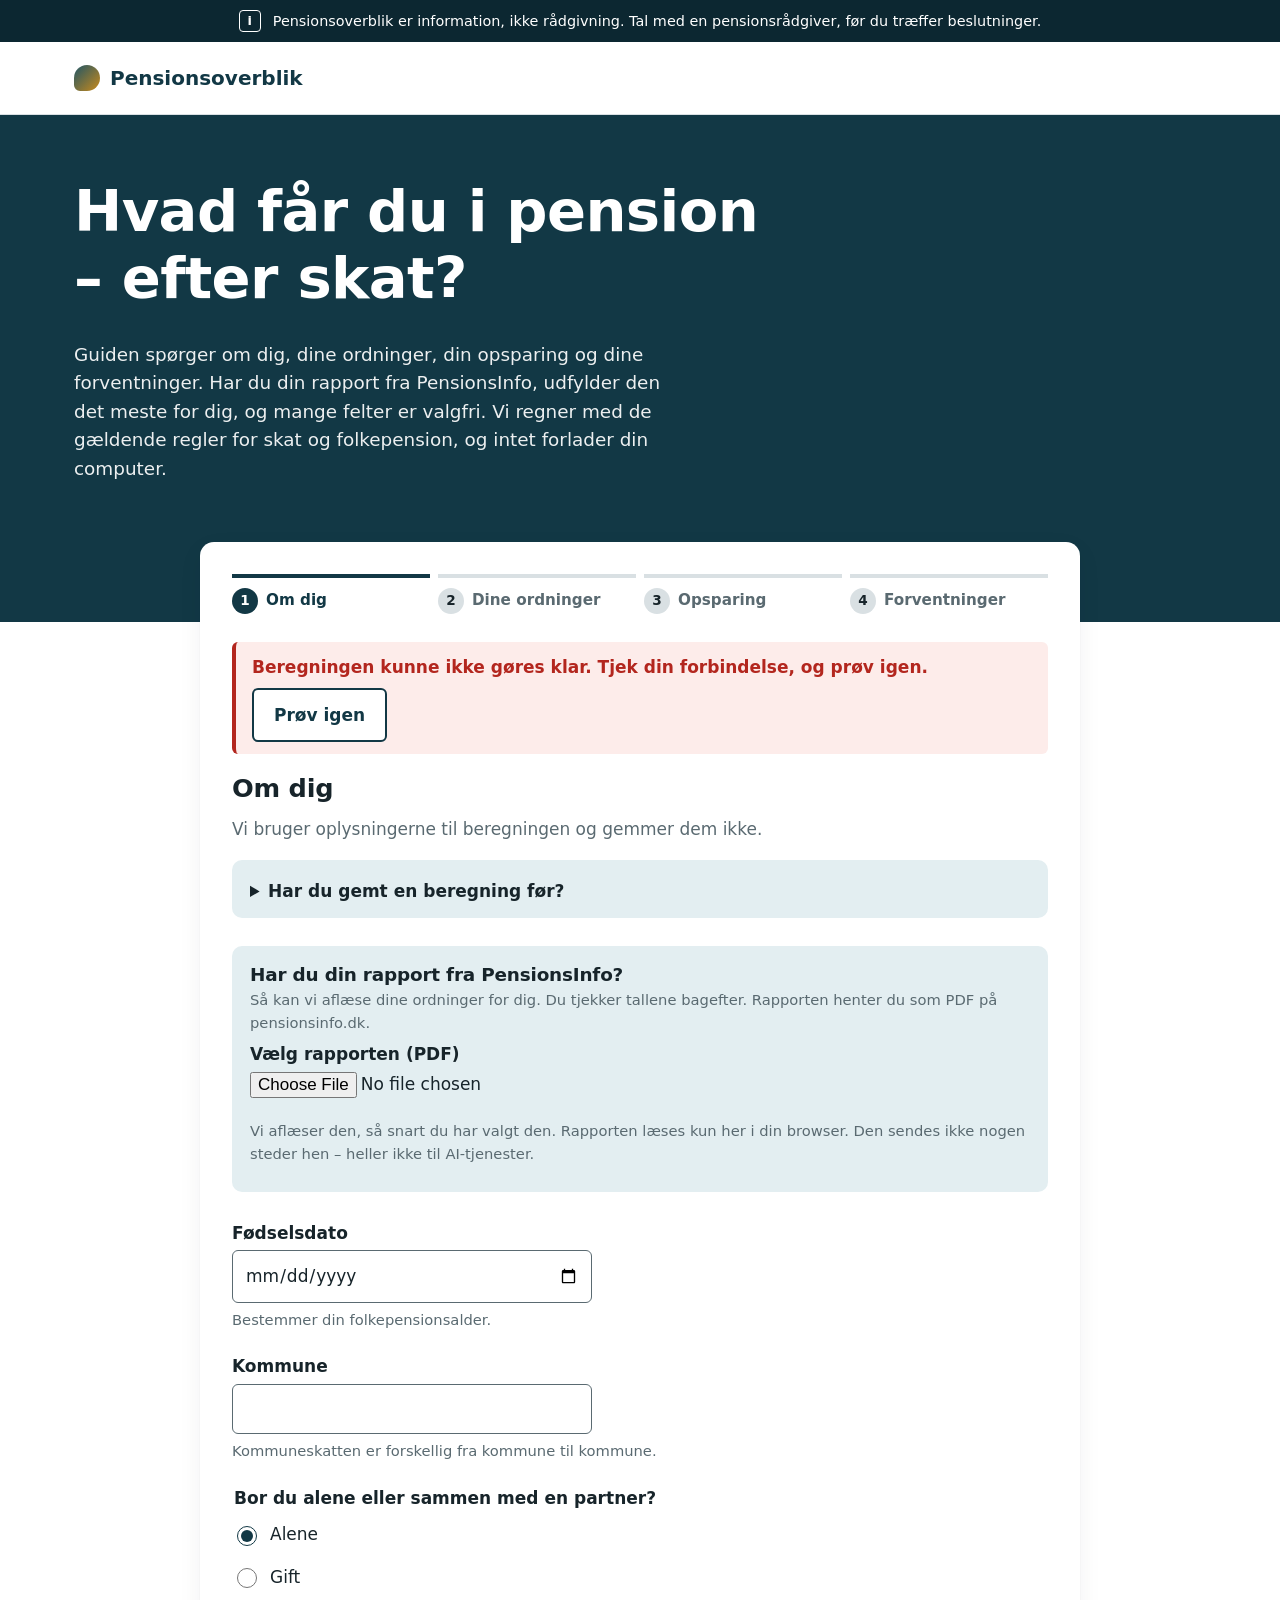
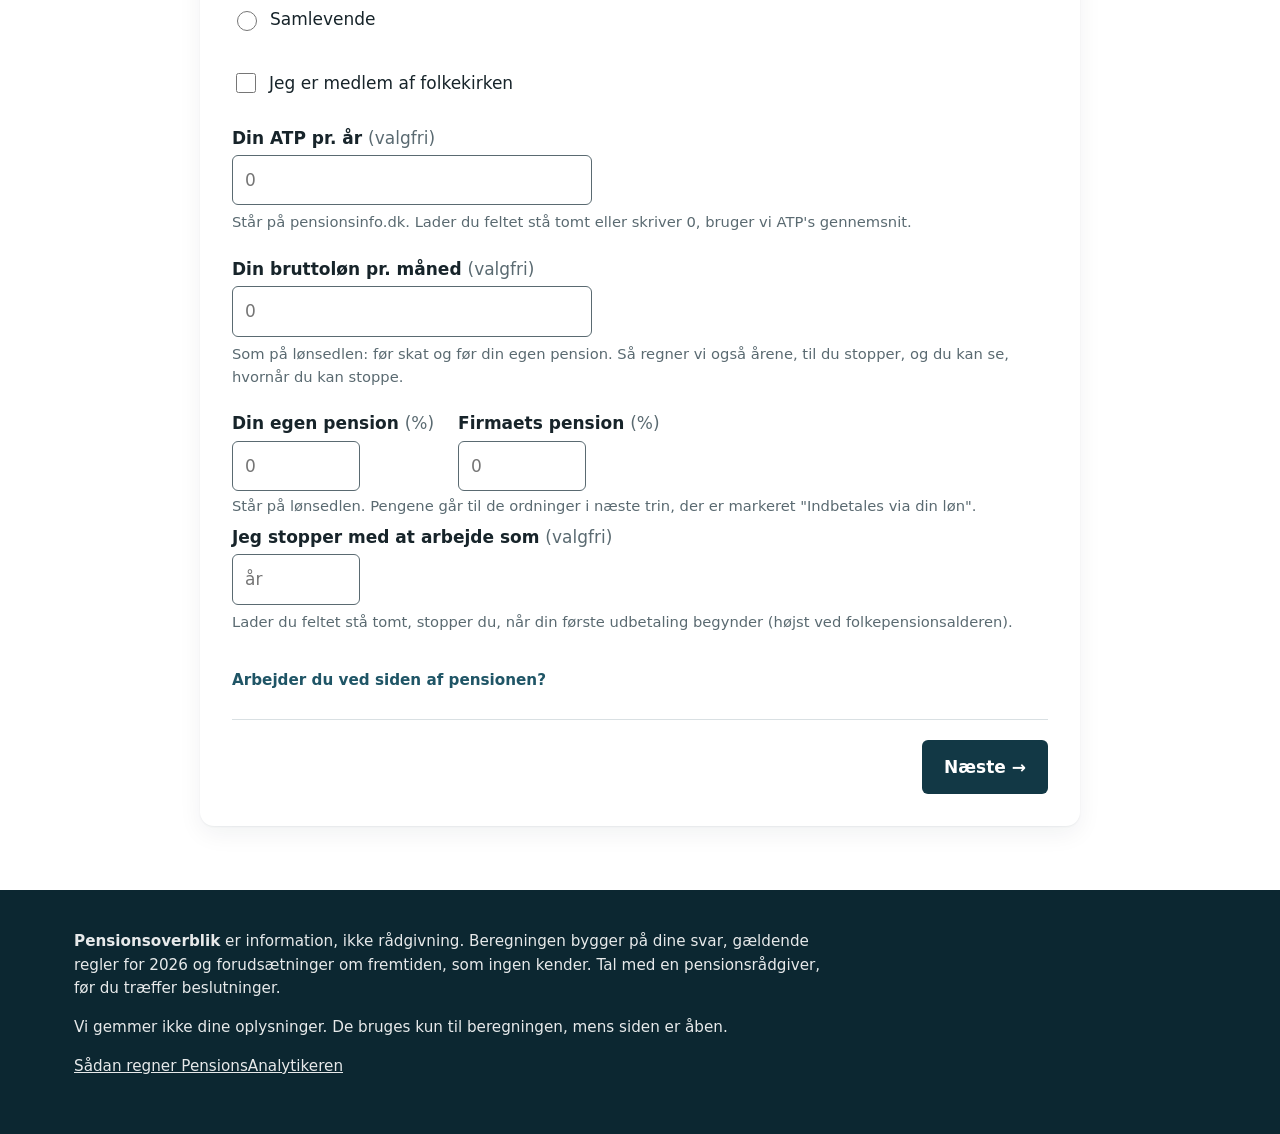
==== src/pensionsoverblik/static/index.html @ da5eae92 "Samlet tab: only what makes sense summed; unique id for the assumptions heading - On the Samlet tab," ====
<!doctype html>
<html lang="da">
<head>
  <meta charset="utf-8">
  <meta name="viewport" content="width=device-width, initial-scale=1">
  <title>Pensionsoverblik</title>
  <meta name="description" content="Se hvad du kan forvente at få udbetalt i pension efter skat.">
  <link rel="icon" href="data:image/svg+xml,%3Csvg xmlns='http://www.w3.org/2000/svg' viewBox='0 0 32 32'%3E%3Crect width='32' height='32' rx='10' fill='%23123845'/%3E%3Ccircle cx='16' cy='16' r='7' fill='%23f0c46a'/%3E%3C/svg%3E">
  <link rel="stylesheet" href="app.css">
  <script src="chart.umd.min.js" defer></script>
  <script src="app.js" defer></script>
</head>
<body>
  <a class="spring-over" href="#indhold">Gå til indhold</a>

  <div class="infobjaelke" role="note">
    <span class="ikon" aria-hidden="true">i</span>
    <p>Pensionsoverblik er information, ikke rådgivning. Tal med en pensionsrådgiver, før du træffer beslutninger.</p>
  </div>

  <header class="topbjaelke">
    <div class="ramme topbjaelke__indhold">
      <a class="logo" href="./" aria-label="Pensionsoverblik – forside">
        <span class="logo__maerke" aria-hidden="true"></span>Pensionsoverblik
      </a>
      <nav aria-label="Hovedmenu" id="menu" hidden>
        <ul class="menu">
          <li><a href="#saadan">Sådan regner vi</a></li>
        </ul>
      </nav>
      <button type="button" class="knap knap--primaer" id="ny-beregning" hidden>Ny beregning</button>
    </div>
  </header>

  <main id="indhold">
    <!-- ── Guide ───────────────────────────────────────────────────────── -->
    <section id="guide" class="guide" aria-labelledby="guide-titel">
      <div class="guide__hero">
        <div class="ramme">
          <h1 id="guide-titel">Hvad får du i pension<br>– efter skat?</h1>
          <p class="guide__intro">Guiden spørger om dig, dine ordninger, din opsparing og dine forventninger. Har du din rapport fra PensionsInfo, udfylder den det meste for dig, og mange felter er valgfri. Vi regner med de gældende regler for skat og folkepension, og intet forlader din computer.</p>
        </div>
      </div>

      <div class="ramme">
        <form id="guide-form" class="guide__kort" novalidate>
          <ol class="fremdrift" aria-label="Fremdrift">
            <li data-trin="1" aria-current="step"><span>1</span> Om dig</li>
            <li data-trin="2"><span>2</span> Dine ordninger</li>
            <li data-trin="3" hidden><span>3</span> Din partners ordninger</li>
            <li data-trin="4"><span>3</span> Opsparing</li>
            <li data-trin="5"><span>4</span> Forventninger</li>
          </ol>

          <div class="motor" id="motor" role="status" aria-live="polite">
            <p id="motor-tekst">Gør beregningen klar …</p>
            <progress id="motor-fremdrift" max="1" value="0" aria-label="Beregningen gøres klar"></progress>
            <button type="button" class="knap knap--sekundaer" id="motor-igen" hidden>Prøv igen</button>
          </div>

          <div class="fejlboks" id="fejlboks" role="alert" hidden></div>

          <!-- Trin 1 -->
          <fieldset class="trin" data-trin="1">
            <legend><h2 tabindex="-1">Om dig</h2></legend>
            <p class="hjaelp">Vi bruger oplysningerne til beregningen og gemmer dem ikke.</p>

            <details class="upload gemt" id="aabn-gemt">
              <summary>Har du gemt en beregning før?</summary>
              <p class="felt__hjaelp">Vælg filen og skriv adgangskoden. Filen åbnes kun her i din browser.</p>
              <div class="felt" data-felt="gemt">
                <label for="gemt-fil">Din gemte fil</label>
                <input type="file" id="gemt-fil" accept=".json,application/json">
              </div>
              <div class="felt">
                <label for="gemt-kode">Adgangskode</label>
                <input type="password" id="gemt-kode" autocomplete="current-password">
              </div>
              <button type="button" class="knap knap--sekundaer" id="gemt-aabn">Åbn</button>
              <div id="gemt-status" role="status" aria-live="polite"></div>
            </details>

            <section class="upload" id="upload" aria-labelledby="upload-titel">
              <h3 id="upload-titel">Har du din rapport fra PensionsInfo?</h3>
              <p class="felt__hjaelp">Så kan vi aflæse dine ordninger for dig. Du tjekker tallene bagefter. Rapporten henter du som PDF på pensionsinfo.dk.</p>
              <div class="felt" data-felt="pdf">
                <label for="pdf-fil">Vælg rapporten (PDF)</label>
                <input type="file" id="pdf-fil" accept="application/pdf,.pdf">
              </div>
              <p class="felt__hjaelp">Vi aflæser den, så snart du har valgt den. Rapporten læses kun her i din browser. Den sendes ikke nogen steder hen – heller ikke til AI-tjenester.</p>
              <div id="pdf-status" class="upload__status" role="status" aria-live="polite"></div>
            </section>

            <div class="felt" data-felt="foedselsdato person.foedselsdato">
              <label for="foedselsdato">Fødselsdato</label>
              <input type="date" id="foedselsdato" name="foedselsdato" required aria-describedby="foedselsdato-hjaelp" min="1955-07-01">
              <p class="felt__hjaelp" id="foedselsdato-hjaelp">Bestemmer din folkepensionsalder.</p>
            </div>

            <div class="felt" data-felt="kommune person.kommune">
              <label for="kommune">Kommune</label>
              <input id="kommune" name="kommune" list="kommuneliste" autocomplete="off" required aria-describedby="kommune-hjaelp">
              <p class="felt__hjaelp" id="kommune-hjaelp">Kommuneskatten er forskellig fra kommune til kommune.</p>
              <datalist id="kommuneliste"></datalist>
            </div>

            <div class="felt felt--valg" data-felt="civilstand person.civilstand partner">
              <fieldset>
                <legend>Bor du alene eller sammen med en partner?</legend>
                <label class="valg"><input type="radio" name="civilstand" value="enlig" checked> Alene</label>
                <label class="valg"><input type="radio" name="civilstand" value="gift"> Gift</label>
                <label class="valg"><input type="radio" name="civilstand" value="samlevende"> Samlevende</label>
              </fieldset>
            </div>

            <div class="partner" id="partner-felter" hidden>
              <div class="felt felt--valg" data-felt="partnerdata">
                <fieldset>
                  <legend>Hvor meget vil du fortælle om din partners pension?</legend>
                  <label class="valg"><input type="radio" name="partnerdata" value="overslag" checked> Et overslag</label>
                  <label class="valg"><input type="radio" name="partnerdata" value="fuld"> Hele din partners pension</label>
                </fieldset>
                <p class="felt__hjaelp">Med hele din partners pension får I hver jeres beregning og en samlet oversigt. Du kan indlæse din partners egen PensionsInfo-rapport i næste trin.</p>
              </div>
              <div id="partner-overslag">
                <div class="felt" data-felt="partner.foedselsdato">
                  <label for="partner-foedselsdato">Din partners fødselsdato</label>
                  <input type="date" id="partner-foedselsdato" min="1955-07-01">
                </div>
                <div class="felt" data-felt="person.partner.oevrig_indkomst_aar">
                  <label for="partner-indkomst">Din partners pension og kapitalindkomst pr. år</label>
                  <input id="partner-indkomst" inputmode="numeric" class="beloeb" aria-describedby="partner-indkomst-hjaelp" placeholder="0">
                  <p class="felt__hjaelp" id="partner-indkomst-hjaelp">Løn tæller ikke med. Bruges til at beregne dit pensionstillæg.</p>
                </div>
              </div>
            </div>

            <div class="felt felt--afkrydsning">
              <label class="valg"><input type="checkbox" id="folkekirke"> Jeg er medlem af folkekirken</label>
            </div>

            <div class="felt" data-felt="atp_aarlig person.atp_aarlig">
              <label for="atp">Din ATP pr. år <span class="valgfri">(valgfri)</span></label>
              <input id="atp" inputmode="numeric" class="beloeb" aria-describedby="atp-hjaelp" placeholder="0">
              <p class="felt__hjaelp" id="atp-hjaelp">Står på pensionsinfo.dk. Lader du feltet stå tomt eller skriver 0, bruger vi ATP's gennemsnit.</p>
            </div>

            <!-- Løn (feature 017) -->
            <div class="felt" data-felt="loen.aarlig person.loen.aarlig">
              <label for="loen-maaned">Din bruttoløn pr. måned <span class="valgfri">(valgfri)</span></label>
              <input id="loen-maaned" inputmode="numeric" class="beloeb" aria-describedby="loen-hjaelp" placeholder="0">
              <p class="felt__hjaelp" id="loen-hjaelp">Som på lønsedlen: før skat og før din egen pension. Så regner vi også årene, til du stopper, og du kan se, hvornår du kan stoppe.</p>
            </div>
            <!-- Lønsedlens pension (feature 017c) -->
            <div class="felt-par">
              <div class="felt" data-felt="loen.pension_eget person.loen.pension_eget">
                <label for="pension-eget">Din egen pension <span class="valgfri">(%)</span></label>
                <input id="pension-eget" inputmode="decimal" class="procent" aria-describedby="pension-hjaelp" placeholder="0">
              </div>
              <div class="felt" data-felt="loen.pension_firma person.loen.pension_firma">
                <label for="pension-firma">Firmaets pension <span class="valgfri">(%)</span></label>
                <input id="pension-firma" inputmode="decimal" class="procent" aria-describedby="pension-hjaelp" placeholder="0">
              </div>
            </div>
            <p class="felt__hjaelp" id="pension-hjaelp">Står på lønsedlen. Pengene går til de ordninger i næste trin, der er markeret "Indbetales via din løn".<span id="pension-rapport" hidden></span></p>
            <div class="felt" data-felt="loen.stop_alder">
              <label for="stop-alder">Jeg stopper med at arbejde som <span class="valgfri">(valgfri)</span></label>
              <input id="stop-alder" inputmode="numeric" class="alder" aria-describedby="stop-alder-hjaelp" placeholder="år">
              <p class="felt__hjaelp" id="stop-alder-hjaelp">Lader du feltet stå tomt, stopper du, når din første udbetaling begynder (højst ved folkepensionsalderen).</p>
            </div>
            <details class="tabel-alternativ" id="deltid">
              <summary>Arbejder du ved siden af pensionen?</summary>
              <div class="felt" data-felt="loen.deltid_aarlig">
                <label for="deltid-loen">Løn om året, efter du er stoppet</label>
                <input id="deltid-loen" inputmode="numeric" class="beloeb" placeholder="0">
              </div>
              <div class="felt" data-felt="loen.deltid_til_alder">
                <label for="deltid-til">Til jeg er</label>
                <input id="deltid-til" inputmode="numeric" class="alder" aria-describedby="deltid-til-hjaelp" placeholder="år">
                <p class="felt__hjaelp" id="deltid-til-hjaelp">Din egen løn nedsætter ikke dit pensionstillæg. Over 122.004 kr. om året kan den nedsætte ældrechecken.</p>
              </div>
            </details>
          </fieldset>

          <!-- Trin 2 -->
          <fieldset class="trin" data-trin="2" hidden>
            <legend><h2 tabindex="-1">Dine ordninger</h2></legend>
            <p class="hjaelp">Tilføj dine pensionsordninger. Du finder tallene på pensionsinfo.dk. Har du kun folkepension og ATP, kan du springe trinnet over.</p>
            <div id="ordninger" class="ordninger"></div>
            <div class="tilfoej">
              <label for="ny-type">Tilføj ordning</label>
              <div class="tilfoej__raekke">
                <select id="ny-type">
                  <option value="ratepension">Ratepension</option>
                  <option value="livsvarig">Livsvarig pension (livrente)</option>
                  <option value="aldersopsparing">Aldersopsparing</option>
                  <option value="kapitalpension">Kapitalpension</option>
                </select>
                <button type="button" class="knap knap--sekundaer" id="tilfoej-ordning">+ Tilføj</button>
              </div>
            </div>
          </fieldset>

          <!-- Trin 3: din partners ordninger (feature 012) -->
          <fieldset class="trin" data-trin="3" hidden>
            <legend><h2 tabindex="-1">Din partners ordninger</h2></legend>
            <p class="hjaelp">Din partners egne pensionsordninger. I får hver jeres beregning, og jeres pensionstillæg og ældrecheck regnes sammen, som loven siger.</p>
            <section class="upload" aria-labelledby="p-upload-titel">
              <h3 id="p-upload-titel">Har din partner sin rapport fra PensionsInfo?</h3>
              <div class="felt" data-felt="p-pdf">
                <label for="p-pdf-fil">Vælg din partners rapport (PDF)</label>
                <input type="file" id="p-pdf-fil" accept="application/pdf,.pdf">
              </div>
              <p class="felt__hjaelp">Vi aflæser den, så snart du har valgt den. Rapporten læses kun her i din browser. Den sendes ikke nogen steder hen.</p>
              <div id="p-pdf-status" class="upload__status" role="status" aria-live="polite"></div>
            </section>
            <div class="felt" data-felt="p.foedselsdato">
              <label for="p-foedselsdato">Din partners fødselsdato</label>
              <input type="date" id="p-foedselsdato" min="1955-07-01" aria-describedby="p-foedselsdato-hjaelp">
              <p class="felt__hjaelp" id="p-foedselsdato-hjaelp">Udfyldes, når du indlæser din partners rapport.</p>
            </div>
            <div id="p-ordninger" class="ordninger"></div>
            <div class="tilfoej">
              <label for="p-ny-type">Tilføj ordning til din partner</label>
              <div class="tilfoej__raekke">
                <select id="p-ny-type">
                  <option value="ratepension">Ratepension</option>
                  <option value="livsvarig">Livsvarig pension (livrente)</option>
                  <option value="aldersopsparing">Aldersopsparing</option>
                  <option value="kapitalpension">Kapitalpension</option>
                </select>
                <button type="button" class="knap knap--sekundaer" id="p-tilfoej-ordning">+ Tilføj</button>
              </div>
            </div>
            <div class="felt" data-felt="person.partner.profil.atp_aarlig">
              <label for="p-atp">Din partners ATP pr. år <span class="valgfri">(valgfri)</span></label>
              <input id="p-atp" inputmode="numeric" class="beloeb" aria-describedby="p-atp-hjaelp" placeholder="0">
              <p class="felt__hjaelp" id="p-atp-hjaelp">Lader du feltet stå tomt eller skriver 0, bruger vi ATP's gennemsnit.</p>
            </div>
            <div class="felt felt--afkrydsning">
              <label class="valg"><input type="checkbox" id="p-folkekirke"> Min partner er medlem af folkekirken</label>
            </div>
            <div class="felt" data-felt="person.partner.profil.loen.aarlig">
              <label for="p-loen-maaned">Din partners bruttoløn pr. måned <span class="valgfri">(valgfri)</span></label>
              <input id="p-loen-maaned" inputmode="numeric" class="beloeb" placeholder="0">
            </div>
            <div class="felt-par">
              <div class="felt" data-felt="person.partner.profil.loen.pension_eget">
                <label for="p-pension-eget">Din partners egen pension <span class="valgfri">(%)</span></label>
                <input id="p-pension-eget" inputmode="decimal" class="procent" aria-describedby="p-pension-hjaelp" placeholder="0">
              </div>
              <div class="felt" data-felt="person.partner.profil.loen.pension_firma">
                <label for="p-pension-firma">Firmaets pension <span class="valgfri">(%)</span></label>
                <input id="p-pension-firma" inputmode="decimal" class="procent" aria-describedby="p-pension-hjaelp" placeholder="0">
              </div>
            </div>
            <p class="felt__hjaelp" id="p-pension-hjaelp">Står på lønsedlen.<span id="p-pension-rapport" hidden></span></p>
            <div class="felt">
              <label for="p-stop-alder">Din partner stopper med at arbejde som <span class="valgfri">(valgfri)</span></label>
              <input id="p-stop-alder" inputmode="numeric" class="alder" placeholder="år">
            </div>
          </fieldset>

          <!-- Trin 4: opsparing uden for pension (feature 013) -->
          <fieldset class="trin" data-trin="4" hidden>
            <legend><h2 tabindex="-1">Din opsparing uden for pension</h2></legend>
            <p class="hjaelp">Penge i banken, aktier og lignende. Opsparingen påvirker din skat, dit pensionstillæg og din ældrecheck, så den kan ændre beløbet. Har du ingen, kan du springe trinnet over. Vi bruger først banken, så depotet og til sidst aktiesparekontoen.</p>
            <div class="felt" data-felt="opsparing[bank].saldo">
              <label for="bank">Penge i banken og obligationer <span class="valgfri">(valgfri)</span></label>
              <input id="bank" inputmode="numeric" class="beloeb" aria-describedby="bank-hjaelp" placeholder="0">
              <p class="felt__hjaelp" id="bank-hjaelp">Beløbet i dag, også investeringsforeninger med obligationer. Afkastet beskattes som renter.</p>
            </div>
            <div class="felt felt--afkrydsning">
              <label class="valg"><input type="checkbox" id="bank-i-plan" checked aria-describedby="bank-i-plan-hjaelp"> Brug pengene i min faste udbetaling</label>
              <p class="felt__hjaelp" id="bank-i-plan-hjaelp">Ellers står de urørt og vokser med afkastet. Det gælder også for felterne nedenfor.</p>
            </div>
            <div class="felt" data-felt="opsparing[depot].saldo">
              <label for="depot">Aktier og investeringsforeninger i et frit depot <span class="valgfri">(valgfri)</span></label>
              <input id="depot" inputmode="numeric" class="beloeb" aria-describedby="depot-hjaelp" placeholder="0">
              <p class="felt__hjaelp" id="depot-hjaelp">Værdien i dag. Gevinsten beskattes, når du sælger.</p>
            </div>
            <div class="felt" data-felt="opsparing[depot].urealiseret_gevinst">
              <label for="depot-gevinst">Heraf gevinst, du ikke har solgt <span class="valgfri">(valgfri)</span></label>
              <input id="depot-gevinst" inputmode="numeric" class="beloeb" aria-describedby="depot-gevinst-hjaelp" placeholder="Halvdelen">
              <p class="felt__hjaelp" id="depot-gevinst-hjaelp">Står i din bank. Skriver du intet, regner vi med halvdelen af værdien.</p>
            </div>
            <div class="felt felt--afkrydsning">
              <label class="valg"><input type="checkbox" id="depot-i-plan" checked> Brug depotet i min faste udbetaling</label>
            </div>
            <div class="felt" data-felt="opsparing[ask].saldo">
              <label for="ask">Aktiesparekonto <span class="valgfri">(valgfri)</span></label>
              <input id="ask" inputmode="numeric" class="beloeb" aria-describedby="ask-hjaelp" placeholder="0">
              <p class="felt__hjaelp" id="ask-hjaelp">Værdien i dag. Afkastet beskattes hvert år og påvirker ikke dit pensionstillæg.</p>
            </div>
            <div class="felt" data-felt="opsparing[ask].aarligt_indskud">
              <label for="ask-indskud">Indskud på aktiesparekontoen om året, mens du arbejder <span class="valgfri">(valgfri)</span></label>
              <input id="ask-indskud" inputmode="numeric" class="beloeb" aria-describedby="ask-indskud-hjaelp" placeholder="0">
              <p class="felt__hjaelp" id="ask-indskud-hjaelp">Kræver, at du har skrevet din løn. Over loftet regner vi resten som indskud i frit depot.</p>
            </div>
            <div class="felt felt--afkrydsning">
              <label class="valg"><input type="checkbox" id="ask-i-plan" checked> Brug aktiesparekontoen i min faste udbetaling</label>
            </div>
            <div id="p-opsparing-felter" hidden>
              <div class="felt" data-felt="opsparing[p-bank].saldo">
                <label for="p-bank">Din partners penge i banken og obligationer <span class="valgfri">(valgfri)</span></label>
                <input id="p-bank" inputmode="numeric" class="beloeb" aria-describedby="p-bank-hjaelp" placeholder="0">
                <p class="felt__hjaelp" id="p-bank-hjaelp">Kun din partners egen. En fælles konto kan I dele mellem jer.</p>
              </div>
              <div class="felt felt--afkrydsning">
                <label class="valg"><input type="checkbox" id="p-bank-i-plan" checked> Brug den i min partners faste udbetaling</label>
              </div>
              <div class="felt" data-felt="opsparing[p-depot].saldo">
                <label for="p-depot">Din partners frie depot <span class="valgfri">(valgfri)</span></label>
                <input id="p-depot" inputmode="numeric" class="beloeb" placeholder="0">
              </div>
              <div class="felt" data-felt="opsparing[p-depot].urealiseret_gevinst">
                <label for="p-depot-gevinst">Heraf gevinst, din partner ikke har solgt <span class="valgfri">(valgfri)</span></label>
                <input id="p-depot-gevinst" inputmode="numeric" class="beloeb" placeholder="Halvdelen">
              </div>
              <div class="felt felt--afkrydsning">
                <label class="valg"><input type="checkbox" id="p-depot-i-plan" checked> Brug depotet i min partners faste udbetaling</label>
              </div>
              <div class="felt" data-felt="opsparing[p-ask].saldo">
                <label for="p-ask">Din partners aktiesparekonto <span class="valgfri">(valgfri)</span></label>
                <input id="p-ask" inputmode="numeric" class="beloeb" placeholder="0">
              </div>
              <div class="felt felt--afkrydsning">
                <label class="valg"><input type="checkbox" id="p-ask-i-plan" checked> Brug aktiesparekontoen i min partners faste udbetaling</label>
              </div>
            </div>
            <div class="felt" id="partner-formue-felt" data-felt="likvid_formue person.likvid_formue" hidden>
              <label for="partner-formue">Din partners opsparing <span class="valgfri">(valgfri)</span></label>
              <input id="partner-formue" inputmode="numeric" class="beloeb" aria-describedby="partner-formue-hjaelp" placeholder="0">
              <p class="felt__hjaelp" id="partner-formue-hjaelp">Tæller med i jeres fælles formuegrænse for ældrechecken.</p>
            </div>
          </fieldset>

          <!-- Trin 5 -->
          <fieldset class="trin" data-trin="5" hidden>
            <legend><h2 tabindex="-1">Dine forventninger</h2></legend>
            <p class="hjaelp">Ingen kender fremtiden. Vi har foreslået almindelige værdier. Du kan ændre dem nu eller senere.</p>
            <p class="felt__hjaelp" id="grundlag-hjaelp">Du behøver ikke udfylde noget her. Så regner vi som pensionsselskaberne: med Rådet for Afkastforventningers forudsætninger for afkast og inflation, som dit pensionsselskab også bruger. Så kan du sammenligne med deres tal, og du får tre tal: ved højt, forventet og lavt afkast.</p>
            <div class="felt felt--afkrydsning">
              <label class="valg"><input type="checkbox" id="egne-valg" aria-controls="egne-forventninger" aria-describedby="egne-valg-hjaelp"> Jeg vil bruge mine egne forventninger</label>
              <p class="felt__hjaelp" id="egne-valg-hjaelp">Så regner vi med dem fra start. Ved beløbet kan du altid skifte til pensionsselskabernes.</p>
            </div>
            <div id="egne-forventninger" role="group" aria-labelledby="egne-titel" hidden>
            <h3 id="egne-titel">Dine egne forventninger</h3>
            <div class="felt" data-felt="antagelser.afkast_efter_pal">
              <label for="afkast">Forventet afkast pr. år efter skat på pensionen</label>
              <div class="skyder"><input type="range" id="afkast" min="0" max="8" step="0.5" value="4"><output for="afkast" id="afkast-v">4 %</output></div>
            </div>
            <div class="felt" data-felt="antagelser.inflation">
              <label for="inflation">Forventet prisstigning (inflation) pr. år</label>
              <div class="skyder"><input type="range" id="inflation" min="0" max="5" step="0.5" value="2"><output for="inflation" id="inflation-v">2 %</output></div>
            </div>
            </div>
            <div class="felt" data-felt="antagelser.folkepension_opsaettelse_aar">
              <label for="opsaettelse">Udskyd folkepensionen</label>
              <div class="skyder"><input type="range" id="opsaettelse" min="0" max="10" step="1" value="0" aria-describedby="opsaettelse-hjaelp"><output for="opsaettelse" id="opsaettelse-v">Nej</output></div>
              <p class="felt__hjaelp" id="opsaettelse-hjaelp">Udskyder du den, bliver den større. Det kræver, at du arbejder mindst 750 timer om året imens.</p>
            </div>
            <div class="felt" data-felt="person.partner.profil.folkepension_opsaettelse_aar" id="p-opsaettelse-felt" hidden>
              <label for="p-opsaettelse">Udskyd din partners folkepension</label>
              <div class="skyder"><input type="range" id="p-opsaettelse" min="0" max="10" step="1" value="0"><output for="p-opsaettelse" id="p-opsaettelse-v">Nej</output></div>
            </div>
          </fieldset>

          <div class="guide__knapper">
            <button type="button" class="knap knap--tekst" id="tilbage" hidden>← Tilbage</button>
            <button type="submit" class="knap knap--primaer" id="naeste">Næste →</button>
          </div>
        </form>
      </div>
    </section>

    <!-- ── Resultat ────────────────────────────────────────────────────── -->
    <section id="resultat" class="resultat" hidden aria-labelledby="resultat-titel">
      <div class="person-faner" id="person-faner" hidden>
        <div class="ramme" role="tablist" aria-label="Vis tallene for">
          <button type="button" role="tab" id="fane-dig" data-hvem="dig" aria-selected="true" aria-controls="resultat">Dig</button>
          <button type="button" role="tab" id="fane-partner" data-hvem="partner" aria-selected="false" aria-controls="resultat" tabindex="-1">Partner</button>
          <button type="button" role="tab" id="fane-samlet" data-hvem="samlet" aria-selected="false" aria-controls="resultat" tabindex="-1">Samlet</button>
        </div>
        <div class="ramme"><details class="laes" data-laes="faner"><summary></summary><div class="laes__tekst"></div></details></div>
      </div>
      <div class="hero">
        <div class="hero__tekst">
          <p class="hero__lead" id="resultat-titel">Du kan forvente ca.</p>
          <p class="hero__tal" aria-live="polite"><span id="hovedtal">–</span> <span class="hero__enhed">om måneden efter skat</span></p>
          <p class="hero__grundlag" id="hovedtal-grundlag"></p>
          <p class="hero__forklaring" id="hovedtal-forklaring"></p>
          <p class="hero__loen" id="hovedtal-loen" hidden></p>
          <div class="hero__plan" id="hovedtal-plan" role="status" aria-live="polite" hidden></div>
          <p class="hero__aendring" id="hovedtal-aendring" aria-live="polite"></p>
          <p class="hero__spaend" id="hovedtal-spaend"></p>
          <details class="forklaring forklaring--lys" id="hovedtal-forklaring-boks">
            <summary>Hvordan fremkommer tallet?</summary>
            <div class="niveauvaelger" data-niveauvaelger="hovedtal"></div>
            <div class="forklaring__tekst" id="hovedtal-forklaring-tekst"></div>
          </details>
          <details class="forudsaetninger" id="hovedtal-forudsaetninger" hidden>
            <summary id="forudsaetninger-titel"></summary>
            <ul class="chips" id="hovedtal-advarsler"></ul>
          </details>
          <a class="pil-link pil-link--lys" id="link-sammensaetning" href="#sammensaetning">Se hvad beløbet består af <span aria-hidden="true">→</span></a>
        </div>
        <div class="hero__noegletal">
          <h2 class="hero__graf-titel" id="overblik-titel">Dit overblik</h2>
          <dl class="noegletal" id="noegletal"></dl>
          <a class="pil-link" id="link-graf" href="#graf-panel">Se udbetalingen over tid <span aria-hidden="true">→</span></a>
        </div>
      </div>

      <div class="ramme paneler">
        <section class="panel" id="data-panel" aria-labelledby="data-panel-knap">
          <h2 class="panel__titel">
            <button type="button" class="panel__knap" id="data-panel-knap" aria-expanded="false" aria-controls="data-panel-indhold">
              <span>Dine oplysninger</span><span class="panel__pil" aria-hidden="true">▸</span>
            </button>
          </h2>
          <div class="panel__indhold" id="data-panel-indhold" hidden>
            <p class="sektion__intro">Ret dine oplysninger og ordninger her, og tryk "Opdater beregning".</p>
            <div id="data-panel-form"></div>
            <div class="panel__handling">
              <button type="button" class="knap knap--primaer" id="opdater">Opdater beregning</button>
              <span class="panel__status" id="opdater-status" role="status"></span>
            </div>
          </div>
        </section>

        <section class="panel" id="samlet-panel" aria-labelledby="samlet-titel" hidden>
          <h2 class="panel__titel"><span class="panel__knap" id="samlet-titel">Jeres udbetaling over tid</span></h2>
          <div class="panel__indhold">
            <p class="sektion__intro">Om måneden efter skat, i dagens kroner, pr. kalenderår. Hver af jer udjævner for sig; den stiplede linje er jeres to faste beløb lagt sammen. Ret jeres ordninger under "Dig" og "Partner".</p>
            <div class="graf-ramme graf-ramme--bred"><canvas id="samlet-graf" role="img" aria-label="Søjlediagram over jeres udbetaling pr. kalenderår, fordelt på dig og din partner. Tallene findes også som tabel."></canvas></div>
            <ul class="forklaring-farver" id="samlet-forklaring"></ul>
            <p class="graf-forklaring" id="samlet-formue" hidden></p>
            <div class="tidslinje" id="samlet-tidslinje" role="list" aria-label="Jeres ordninger over tid"></div>
            <details class="tabel-alternativ">
              <summary>Vis tallene som tabel</summary>
              <div class="tabel-rul" id="samlet-tabel"></div>
            </details>
          </div>
        </section>

        <section class="panel" id="graf-panel" aria-labelledby="graf-panel-knap">
          <h2 class="panel__titel">
            <button type="button" class="panel__knap" id="graf-panel-knap" aria-expanded="true" aria-controls="graf-panel-indhold">
              <span>Udbetaling over tid</span><span class="panel__pil" aria-hidden="true">▸</span>
            </button>
          </h2>
          <div class="panel__indhold" id="graf-panel-indhold">
            <p class="sektion__intro">Om måneden efter skat, <span id="kroner-tekst">i dagens kroner</span>. Træk i bjælkerne under grafen for at flytte dine ordninger i tid – eller klik på en bjælke og justér år for år. Vi regner forfra med det samme.</p>
            <fieldset class="beloebsvalg">
              <legend>Vis beløbene</legend>
              <label class="valg"><input type="radio" name="kroner" value="dagens" checked> I dagens kroner</label>
              <label class="valg"><input type="radio" name="kroner" value="aarets"> I årets kroner</label>
            </fieldset>
            <details class="laes" data-laes="beloeb"><summary></summary><div class="laes__tekst"></div></details>
            <div class="graf-ramme graf-ramme--bred"><canvas id="graf" role="img" aria-label="Søjlediagram over din udbetaling pr. år, fordelt på kilder og det, du tager fra din buffer. Det skraverede over linjen sættes til side. Tallene findes også som tabel under diagrammet."></canvas></div>
            <div class="graf-ramme graf-ramme--buffer" id="buffergraf-ramme" hidden><canvas id="buffergraf" role="img" aria-label="Diagram over din buffer pr. år: søjler for det, der kommer ind, sættes til side og tages fra bufferen, og en linje for saldoen. Den går aldrig i minus. Tallene findes også i tabellen under diagrammet."></canvas></div>
            <!-- Farverne: første linje er den øverste graf, anden linje buffergrafen -->
            <ul class="forklaring-farver" id="farveforklaring" aria-label="Farverne i grafen over udbetalingen"></ul>
            <ul class="forklaring-farver forklaring-farver--buffer" id="farveforklaring-buffer" aria-label="Farverne i buffergrafen" hidden></ul>
            <!-- Grafens forklaring, mærker og tip samlet under "Sådan læser du grafen" (giver plads) -->
            <details class="laes" data-laes="graf"><summary></summary><div class="laes__tekst"></div>
              <p class="graf-forklaring" id="jaevn-forklaring" hidden></p>
              <ul class="markeringer" id="graf-markeringer"></ul>
              <p class="laes__tip">Klik på et år i grafen for at se, hvordan det er regnet.</p>
            </details>
            <section class="aar-forklaring" id="aar-forklaring" aria-labelledby="aar-forklaring-titel" hidden>
              <div class="aar-forklaring__top">
                <h3 id="aar-forklaring-titel" tabindex="-1"></h3>
                <button type="button" class="knap knap--tekst" id="aar-forklaring-luk">Luk</button>
              </div>
              <div class="niveauvaelger" data-niveauvaelger="aar"></div>
              <div class="forklaring__tekst" id="aar-forklaring-tekst"></div>
            </section>
            <!-- Feature 033/033b: en equalizer pr. bånd på fem år fra stopalderen, 0–150 % -->
            <section class="forbrug" id="forbrug" aria-labelledby="forbrug-titel" hidden>
              <h3 id="forbrug-titel">Din fordeling over tid</h3>
              <p class="felt__hjaelp" id="forbrug-hjaelp">Mange bruger mest i årene lige efter pensionen. Skru hver periode op eller ned fra 0 til 150 %. 100 % er det faste beløb. Bruger du mindre i én periode, bliver der mere til de andre. Vi låner aldrig af senere år. Beløbene opdateres, mens du justerer.</p>
              <div class="forbrug__baand" id="forbrug-baand" role="group" aria-labelledby="forbrug-titel" aria-describedby="forbrug-hjaelp forbrug-kroner"></div>
              <p class="felt__hjaelp" id="forbrug-kroner">Beløbene er pr. måned efter skat i dagens kroner, også når grafen viser årets kroner. Så kan du sammenligne perioderne direkte: 80 % betyder 80 % af det faste beløb. 0 % betyder ikke, at du intet får: folkepension og livrenter bliver ved med at komme. Vi lægger dem bare til side til en senere periode.</p>
              <p class="felt__hjaelp" id="forbrug-note" role="status" hidden></p>
              <button type="button" class="knap knap--tekst" id="forbrug-flad" hidden>Samme beløb hele livet</button>
            </section>
            <!-- 036: én statuslinje for planen. Tal og grafer regnes med det samme; linjen siger, om det viste
                 stadig er den bedste plan. Én knap (033b); er fordelingen ændret, søger den fra din egen plan. -->
            <div class="optimering" id="plan-status-boks">
              <p class="optimering__status" id="plan-status" role="status" aria-live="polite"></p>
              <div class="optimering__top">
                <button type="button" class="knap knap--sekundaer" id="optimer-knap">Find bedste plan</button>
                <p class="felt__hjaelp" id="optimer-hjaelp">Vi afprøver, hvornår og hvor længe dine ordninger udbetales, og finder det højeste faste beløb, du kan leve af hele perioden – efter skat og uden nye huller i din indkomst. Dine forventninger og din fordeling ændres ikke.</p>
              </div>
              <div id="plan-status-mere"></div>
            </div>
            <div class="tidslinje" id="tidslinje" role="group" aria-label="Dine ordninger over tid"></div>
            <details class="laes" data-laes="tidslinje"><summary></summary><div class="laes__tekst"></div></details>
            <details class="laes" data-laes="opsparingsgraf"><summary></summary><div class="laes__tekst"></div></details>
            <details class="tabel-alternativ">
              <summary>Vis tallene som tabel</summary>
              <div class="tabel-rul" id="graf-tabel"></div>
            </details>
            <details class="tabel-alternativ" id="formue-fold" hidden>
              <summary id="formue-titel">Din opsparing uden for pension over tid</summary>
              <p class="felt__hjaelp"><span class="kroner-stort">I dagens kroner</span> ved årets udgang. Den opsparing, der bruges i din faste udbetaling, er brugt op ved planens slutning. Urørt opsparing vokser med afkastet.</p>
              <div class="tabel-rul" id="formue-tabel"></div>
            </details>
          </div>
        </section>
      </div>

      <section class="sektion" id="sammensaetning" aria-labelledby="sammensaetning-titel">
        <div class="ramme">
          <h2 id="sammensaetning-titel">Hvad består beløbet af?</h2>
          <p class="sektion__intro">Beløbene er pr. måned efter skat i et typisk år for hver kilde, i dagens kroner.</p>
          <div class="kortgitter" id="kort"></div>
          <div id="generelle-advarsler" class="advarsler"></div>
        </div>
      </section>

      <!-- Feature 031: forsikringerne fra rapporten, som de står der -->
      <section class="sektion" id="forsikringer" aria-labelledby="forsikringer-titel" hidden>
        <div class="ramme">
          <h2 id="forsikringer-titel">Hvis du bliver syg eller dør</h2>
          <p class="sektion__intro">Fra din rapport fra PensionsInfo. Beløbene er det, der ville blive udbetalt i dag, og vi har trukket skat og afgift fra, hvor vi kan. De indgår ikke i dit faste beløb.</p>
          <div id="forsikringer-indhold" class="forsikringer"></div>
        </div>
      </section>

      <section class="sektion sektion--tonet" id="forudsaetninger" aria-labelledby="proev-titel">
        <div class="ramme">
          <h2 id="proev-titel">Prøv andre forudsætninger</h2>
          <p class="sektion__intro">Se hvor følsomt beløbet er. Hvornår dine ordninger udbetales, flytter du på tidslinjen under grafen.</p>
          <p class="hjaelp" id="r-branche" hidden>Afkast og inflation følger pensionsselskabernes fælles forventninger. Vil du prøve dine egne estimater, så skift ved beløbet øverst.</p>
          <div class="skydergitter" id="r-egne">
            <div class="felt"><label for="r-afkast">Afkast pr. år</label>
              <div class="skyder"><input type="range" id="r-afkast" min="0" max="8" step="0.5"><output for="r-afkast" id="r-afkast-v"></output></div></div>
            <div class="felt"><label for="r-inflation">Prisstigning pr. år</label>
              <div class="skyder"><input type="range" id="r-inflation" min="0" max="5" step="0.5"><output for="r-inflation" id="r-inflation-v"></output></div></div>
          </div>
          <button type="button" class="knap knap--tekst" id="nulstil">Nulstil til mine svar</button>
          <section class="stop-soeg" aria-labelledby="stop-soeg-titel">
            <h3 id="stop-soeg-titel">Hvornår kan jeg stoppe?</h3>
            <div class="felt">
              <label for="oenske">Hvor meget vil du have om måneden efter skat, i dagens kroner?</label>
              <div class="tilfoej__raekke">
                <input id="oenske" inputmode="numeric" class="beloeb" placeholder="fx 20.000">
                <button type="button" class="knap knap--sekundaer" id="stop-knap">Find tidligste alder</button>
              </div>
            </div>
            <div id="stop-svar" role="status" aria-live="polite"></div>
          </section>
          <section class="stop-soeg" aria-labelledby="naeste-krone-titel">
            <h3 id="naeste-krone-titel">Hvor skal næste krone hen?</h3>
            <div class="felt" data-felt="naeste_krone.beloeb">
              <label for="naeste-beloeb">Et ekstra beløb om året fra din løn, før skat</label>
              <div class="tilfoej__raekke">
                <input id="naeste-beloeb" inputmode="numeric" class="beloeb" value="10.000">
                <button type="button" class="knap knap--sekundaer" id="naeste-knap">Sammenlign</button>
              </div>
            </div>
            <div id="naeste-svar" role="status" aria-live="polite"></div>
          </section>
          <details class="fold" id="usikkerhed" hidden>
            <summary>Hvis afkast, inflation eller levetid bliver anderledes <span aria-hidden="true">→</span></summary>
            <p class="sektion__intro">Det faste beløb om måneden efter skat, i dagens kroner, når afkastet er 1 procentpoint lavere eller højere end dit valg, inflationen er 0,5 procentpoint højere eller lavere, eller planen skal række kortere eller længere end til 90 år. Ingen kender fremtiden, så tallene er eksempler, ikke grænser.</p>
            <div class="tabel-rul" id="usikkerhed-tabel"></div>
            <details class="laes" data-laes="usikkerhed"><summary></summary><div class="laes__tekst"></div></details>
            <p class="graf-forklaring" id="usikkerhed-efter" hidden></p>
          </details>
        </div>
      </section>

      <section class="sektion" id="saadan" aria-labelledby="saadan-titel">
        <div class="ramme">
          <h2 id="saadan-titel">Sådan har vi regnet</h2>
          <p class="sektion__intro">Alle tal kommer fra en beregningsmotor, der følger gældende regler for skat og folkepension. Satserne har en kilde, og du kan se dem her.</p>
          <details class="fold">
            <summary>Se år for år <span aria-hidden="true">→</span></summary>
            <div class="tabel-rul" id="aar-tabel"></div>
          </details>
          <details class="fold">
            <summary>Se de satser, vi har brugt <span aria-hidden="true">→</span></summary>
            <details class="laes" data-laes="statusikoner"><summary></summary><div class="laes__tekst"></div></details>
            <ul class="satsliste" id="satser"></ul>
          </details>
          <details class="fold">
            <summary>Se vores forudsætninger <span aria-hidden="true">→</span></summary>
            <ul class="satsliste" id="antagelser"></ul>
          </details>
          <div class="eksport">
            <button type="button" class="knap knap--sekundaer" id="eksport-json">Hent hele beregningen (JSON)</button>
            <button type="button" class="knap knap--sekundaer" id="eksport-csv">Hent år for år (CSV)</button>
            <button type="button" class="knap knap--tekst" id="udskriv">Udskriv til din rådgiver</button>
            <button type="button" class="knap knap--sekundaer" id="gem-knap" aria-expanded="false" aria-controls="gem-form">Gem til senere</button>
            <p class="felt__hjaelp">Filerne laves her i din browser. De indeholder dine svar, satserne og tallene, men ikke dit navn eller CPR-nummer.</p>
          </div>
          <div class="gem-form" id="gem-form" hidden>
            <p class="felt__hjaelp">Dine svar gemmes i en krypteret fil på din egen computer, så du kan fortsætte næste gang uden at indlæse rapporten igen. Glemmer du adgangskoden, kan filen ikke åbnes – heller ikke af os.</p>
            <div class="felt" data-felt="gem-kode">
              <label for="gem-kode">Vælg en adgangskode (mindst 8 tegn)</label>
              <input type="password" id="gem-kode" autocomplete="new-password">
            </div>
            <div class="felt" data-felt="gem-kode2">
              <label for="gem-kode2">Gentag adgangskoden</label>
              <input type="password" id="gem-kode2" autocomplete="new-password">
            </div>
            <button type="button" class="knap knap--primaer" id="gem-fil">Gem fil</button>
            <div id="gem-status" role="status" aria-live="polite"></div>
          </div>
          <details class="fold">
            <summary>Ordliste <span aria-hidden="true">→</span></summary>
            <dl class="ordliste" id="ordliste"></dl>
          </details>
          <details class="fold">
            <summary id="forenklinger-titel">Se vores forenklinger <span aria-hidden="true">→</span></summary>
            <p class="sektion__intro">Her har vi gjort beregningen enklere end virkeligheden. Vi fortæller hvorfor, og hvad det betyder for dit tal.</p>
            <ul class="satsliste" id="forenklinger"></ul>
          </details>
        </div>
      </section>
    </section>

    <!-- ── Metodesiden (feature 020d) ────────────────────────────────────── -->
    <section class="sektion" id="metode" aria-labelledby="metode-titel" hidden>
      <div class="ramme">
        <h2 id="metode-titel" tabindex="-1">Sådan regner PensionsAnalytikeren</h2>
        <p class="sektion__intro">Hele metoden, satserne og forenklingerne for satsåret <span id="metode-satsaar"></span>. Det er de samme tekster og satser, som forklaringerne ved dine tal bruger.</p>
        <div class="niveauvaelger" data-niveauvaelger="metode"></div>
        <div class="metode__knapper">
          <button type="button" class="knap knap--sekundaer" id="metode-udskriv">Udskriv</button>
          <button type="button" class="knap knap--tekst" id="metode-luk">Luk</button>
        </div>
        <div id="metode-emner"></div>
        <h3>Forenklinger</h3>
        <ul class="satsliste" id="metode-forenklinger"></ul>
        <h3>Satser og kilder</h3>
        <div class="tabel-rul" id="metode-satser"></div>
      </div>
    </section>

  </main>

  <footer class="bund">
    <div class="ramme">
      <p><strong>Pensionsoverblik</strong> er information, ikke rådgivning. Beregningen bygger på dine svar, gældende regler for 2026 og forudsætninger om fremtiden, som ingen kender. Tal med en pensionsrådgiver, før du træffer beslutninger.</p>
      <p>Vi gemmer ikke dine oplysninger. De bruges kun til beregningen, mens siden er åben.</p>
      <p><a href="#metode" id="metode-link">Sådan regner PensionsAnalytikeren</a></p>
    </div>
  </footer>
</body>
</html>
---- src/pensionsoverblik/static/app.css ----
/* Pensionsoverblik — designtokens og layout (docs/ux/designretning.md).
   Layout inspireret af velliv.dk; farver og identitet er vores egne. */

:root {
  --petrol-950: #0c2731;
  --petrol-900: #123845;
  --petrol-700: #1f5566;
  --petrol-100: #e3eef1;
  --sand-500: #c98a1b;
  --sand-300: #f0c46a;
  --sand-100: #fbf3e2;
  --graa-50: #f4f6f7;
  --graa-200: #d9e0e3;
  --graa-600: #5a6a71;
  --tekst: #17242a;
  --hvid: #ffffff;
  --fejl: #b3261e;
  --fokus: #c98a1b;

  /* Faste kildefarver — samme betydning overalt */
  --kilde-folkepension: #1f6f8b;
  --kilde-atp: #6f8f2f;
  --kilde-rate: #c98a1b;
  --kilde-livsvarig: #7b4f9a;
  --kilde-checks: #b85a37;
  --kilde-engangs: #4a6b78;
  --kilde-loen: #8a6d3b;
  --kilde-buffer: #b0457a;  /* feature 027: fra din buffer, i søjlerne og i buffergrafen */
  --jaevn-linje: #c98a1b;

  --radius: 14px;
  --skygge: 0 1px 2px rgba(12, 39, 49, .06), 0 8px 24px rgba(12, 39, 49, .06);
  --font: system-ui, -apple-system, "Segoe UI", Roboto, "Helvetica Neue", Arial, sans-serif;
  --maks: 1180px;
}

*, *::before, *::after { box-sizing: border-box; }
html { scroll-behavior: smooth; }
body { margin: 0; font-family: var(--font); color: var(--tekst); background: var(--hvid); font-size: 17px; line-height: 1.55; }
h1, h2, h3 { line-height: 1.15; letter-spacing: -0.01em; margin: 0 0 .5em; }
h1 { font-size: clamp(2.1rem, 5vw, 3.6rem); font-weight: 800; }
h2 { font-size: clamp(1.5rem, 3vw, 2.2rem); font-weight: 800; }
h3 { font-size: 1.15rem; font-weight: 700; }
p { margin: 0 0 1em; }
a { color: var(--petrol-700); }
:focus-visible { outline: 3px solid var(--fokus); outline-offset: 2px; border-radius: 4px; }
[hidden] { display: none !important; }

.ramme { max-width: var(--maks); margin: 0 auto; padding: 0 24px; }
.spring-over { position: absolute; left: -999px; top: 8px; background: var(--hvid); padding: 8px 12px; z-index: 10; }
.spring-over:focus { left: 8px; }

/* ── Info-bjælke og topbjælke ─────────────────────────────────────────── */
.infobjaelke { display: flex; gap: 12px; align-items: center; justify-content: center; background: var(--petrol-950); color: var(--hvid); padding: 10px 24px; font-size: .9rem; }
.infobjaelke p { margin: 0; }
.ikon { display: inline-grid; place-items: center; width: 22px; height: 22px; border: 1.5px solid currentColor; border-radius: 4px; font-weight: 700; font-size: .8rem; flex: none; }

.topbjaelke { position: sticky; top: 0; z-index: 5; background: var(--hvid); border-bottom: 1px solid var(--graa-200); }
.topbjaelke__indhold { display: flex; align-items: center; gap: 32px; min-height: 72px; }
.logo { display: flex; align-items: center; gap: 10px; font-weight: 800; font-size: 1.25rem; color: var(--petrol-900); text-decoration: none; }
.logo__maerke { width: 26px; height: 26px; border-radius: 50% 50% 50% 6px; background: linear-gradient(135deg, var(--petrol-700), var(--sand-500)); }
.menu { list-style: none; display: flex; gap: 24px; margin: 0; padding: 0; }
.menu a { color: var(--petrol-900); font-weight: 600; text-decoration: none; display: inline-flex; align-items: center; min-height: 44px; }  /* WCAG 2.5.8 */
.menu a:hover { text-decoration: underline; }
.topbjaelke .knap--primaer { margin-left: auto; }

/* ── Knapper og links ─────────────────────────────────────────────────── */
.knap { font: inherit; font-weight: 700; border-radius: 6px; padding: 12px 20px; cursor: pointer; border: 2px solid transparent; min-height: 44px; }
.knap--primaer { background: var(--petrol-900); color: var(--hvid); }
.knap--primaer:hover { background: var(--petrol-700); }
.knap--sekundaer { background: var(--hvid); color: var(--petrol-900); border-color: var(--petrol-900); }
.knap--tekst { background: none; color: var(--petrol-700); padding-left: 0; padding-right: 0; text-decoration: underline; }
.pil-link { display: inline-flex; gap: 8px; align-items: center; font-weight: 700; color: var(--petrol-700); text-decoration: none; }
.pil-link[hidden] { display: none; }
.pil-link span { color: var(--sand-500); transition: transform .15s; }
.pil-link:hover span { transform: translateX(3px); }
.pil-link--lys { color: var(--hvid); }
.pil-link--lys span { color: var(--sand-300); }

/* ── Guide ────────────────────────────────────────────────────────────── */
.guide__hero { background: var(--petrol-900); color: var(--hvid); padding: 64px 0 120px; }
.guide__intro { max-width: 620px; font-size: 1.15rem; opacity: .92; }
.guide__kort { background: var(--hvid); border-radius: var(--radius); box-shadow: var(--skygge); padding: 32px; margin: -80px auto 64px; max-width: 880px; }
.fremdrift { list-style: none; display: flex; gap: 8px; padding: 0; margin: 0 0 28px; counter-reset: trin; }
.fremdrift li { flex: 1; display: flex; align-items: center; gap: 8px; font-weight: 600; color: var(--graa-600); border-top: 4px solid var(--graa-200); padding-top: 10px; font-size: .95rem; }
.fremdrift li span { display: inline-grid; place-items: center; width: 26px; height: 26px; border-radius: 50%; background: var(--graa-200); color: var(--tekst); font-size: .85rem; }
.fremdrift li[aria-current="step"], .fremdrift li.faerdig { color: var(--petrol-900); border-color: var(--petrol-900); }
.fremdrift li[aria-current="step"] span, .fremdrift li.faerdig span { background: var(--petrol-900); color: var(--hvid); }

fieldset { border: 0; padding: 0; margin: 0; min-width: 0; }
.trin > legend { padding: 0; }
.trin h2 { font-size: 1.6rem; }
.hjaelp { color: var(--graa-600); }
.felt { margin: 0 0 22px; }
.felt label, .felt legend { display: block; font-weight: 700; margin-bottom: 4px; }
.felt__hjaelp { color: var(--graa-600); font-size: .92rem; margin: 0 0 6px; }
.felt > .felt__hjaelp { margin: 6px 0 0; }  /* hjælpeteksten står under feltet */
.felt__fejl { color: var(--fejl); font-weight: 600; font-size: .95rem; margin: 6px 0 0; }
.valgfri { font-weight: 400; color: var(--graa-600); }
input[type="date"], input:not([type]), input[inputmode], select { font: inherit; width: 100%; max-width: 360px; padding: 11px 12px; border: 1.5px solid var(--graa-600); border-radius: 6px; background: var(--hvid); color: var(--tekst); min-height: 46px; }
.felt--fejl input, .felt--fejl select { border-color: var(--fejl); border-width: 2px; }
.valg { display: flex !important; align-items: center; gap: 10px; font-weight: 400 !important; padding: 6px 0; cursor: pointer; }
.valg input { width: 20px; height: 20px; accent-color: var(--petrol-900); }
.upload { background: var(--petrol-100); border-radius: 10px; padding: 18px 18px 14px; margin: 0 0 28px; }
.upload h3 { margin-bottom: 4px; }
.upload input[type="file"] { font: inherit; max-width: 100%; }
.upload__status { margin-top: 12px; font-weight: 600; color: var(--petrol-900); }
.upload__status ul { font-weight: 400; margin: 6px 0 0; padding-left: 20px; }
.aflaest { display: flex; gap: 8px; align-items: center; font-size: .9rem; color: var(--petrol-700); margin: 0 0 10px; }
.aflaest::before { content: "✓"; font-weight: 800; }
.usikkerheder { list-style: none; padding: 0; margin: 0 0 12px; display: grid; gap: 6px; }
.usikkerheder li { display: flex; gap: 8px; font-size: .9rem; background: var(--sand-100); border-left: 3px solid var(--sand-500); padding: 6px 10px; border-radius: 4px; }
.usikkerheder li::before { content: "≈"; font-weight: 800; color: var(--sand-500); }
.partner { border-left: 4px solid var(--petrol-100); padding-left: 16px; margin-bottom: 22px; }
.motor { display: grid; gap: 8px; background: var(--sand-100); border-left: 4px solid var(--petrol-700); padding: 12px 16px; border-radius: 6px; margin-bottom: 20px; }
.motor[hidden] { display: none; }
.motor p { margin: 0; }
.motor progress { width: 100%; height: 6px; accent-color: var(--petrol-700); }
.motor--fejl { background: #fdecea; border-left-color: var(--fejl); color: var(--fejl); font-weight: 600; }
.motor .knap { justify-self: start; }
.fejlboks { background: #fdecea; color: var(--fejl); border-left: 4px solid var(--fejl); padding: 12px 16px; border-radius: 6px; margin-bottom: 20px; font-weight: 600; }
.guide__knapper { display: flex; justify-content: space-between; align-items: center; margin-top: 12px; border-top: 1px solid var(--graa-200); padding-top: 20px; }
.guide__knapper .knap--primaer { margin-left: auto; }

.ordninger { display: grid; gap: 16px; margin-bottom: 20px; }
.ordning { border: 1.5px solid var(--graa-200); border-left: 6px solid var(--farve, var(--petrol-700)); border-radius: 10px; padding: 18px 18px 4px; }
.ordning__top { display: flex; justify-content: space-between; align-items: center; gap: 12px; margin-bottom: 10px; }
.ordning__top h3 { margin: 0; }
.ordning__felter { display: grid; grid-template-columns: repeat(auto-fit, minmax(200px, 1fr)); gap: 0 18px; }
.ordning__felter .felt { margin-bottom: 14px; }
/* Label, felt og hjælpetekst står på linje på tværs af kolonnerne, også når en label går over to
   linjer (subgrid). Hjælpeteksten ligger i sin egen række under feltet. */
@supports (grid-template-rows: subgrid) {
  .ordning__felter { grid-auto-rows: auto; }
  .ordning__felter > .felt { display: grid; grid-row: span 3; grid-template-rows: subgrid; align-content: start; }
  .ordning__felter > .felt > label { align-self: end; }
}
.ordning__felter input, .ordning__felter select { max-width: none; }
.tilfoej label { font-weight: 700; display: block; margin-bottom: 4px; }
.tilfoej__raekke { display: flex; gap: 12px; flex-wrap: wrap; }
.tilfoej__raekke select { max-width: 280px; }

.skyder { display: flex; align-items: center; gap: 16px; max-width: 460px; }
.skyder input[type="range"] { flex: 1; accent-color: var(--petrol-900); min-height: 44px; }
.skyder output { min-width: 72px; font-weight: 700; color: var(--petrol-900); text-align: right; }

/* ── Resultat: todelt hero med skrå kant ──────────────────────────────── */
.hero { display: grid; grid-template-columns: minmax(0, 5fr) minmax(0, 7fr); min-height: 520px; background: var(--graa-50); }
.hero__tekst { background: var(--petrol-900); color: var(--hvid); padding: 64px 72px 64px max(24px, calc((100vw - var(--maks)) / 2 + 24px)); clip-path: polygon(0 0, 100% 0, 88% 100%, 0 100%); padding-right: 14%; display: flex; flex-direction: column; justify-content: center; }
.hero__lead { font-size: 1.25rem; margin: 0; opacity: .9; }
.hero__tal { font-size: clamp(2.8rem, 7vw, 5.2rem); font-weight: 800; line-height: 1.05; margin: 4px 0 12px; letter-spacing: -0.02em; }
.hero__tal #hovedtal { color: var(--sand-300); white-space: nowrap; }
body[data-plan=""] #hovedtal-spaend { visibility: hidden; }
/* Feature 032: fremdriften står lige under teksten, så det, der ligger imellem, fylder ikke. */
body[data-plan=""] #hovedtal-forklaring, body[data-plan=""] #hovedtal-loen, body[data-plan=""] .hero__enhed { display: none; }
/* Feature 032: "Finder bedste plan …" står i hovedtallets plads, men mindre, så den kan bryde. */
body[data-plan=""] .hero__tal #hovedtal { display: block; font-size: .55em; white-space: normal; }
.hero__enhed { display: block; font-size: 1.3rem; font-weight: 600; letter-spacing: 0; color: var(--hvid); }
.hero__forklaring { font-size: 1.05rem; max-width: 440px; opacity: .92; }
.hero__aendring { font-weight: 700; color: var(--sand-300); min-height: 1.5em; }
.hero__spaend { max-width: 440px; opacity: .92; margin-top: 4px; }
.hero__loen { max-width: 440px; opacity: .92; margin-top: 4px; }
/* Feature 035b: de egne estimater er en valgfri gruppe i guidens trin 5. */
#egne-forventninger { margin: 16px 0 32px; }
#egne-forventninger h3 { margin: 0 0 4px; }
/* Feature 035: beregningsgrundlaget og skifteren lige under beløbet. */
.hero__grundlag { max-width: 440px; opacity: .92; margin: 0 0 8px; }
.hero__grundlag .knap--tekst { color: var(--hvid); display: block; }  /* egen linje: ikke inline i teksten (axe target-size) */
body[data-plan=""] #hovedtal-grundlag { display: none; }
.hero__spaend a { color: var(--hvid); }
.hero__plan { max-width: 440px; margin-top: 8px; }
.hero__plan p { margin: 4px 0; }
.hero__plan summary { cursor: pointer; }
.hero__plan .knap--tekst, .hero__plan strong { color: var(--hvid); }
.hero__plan .forslag__liste { margin: 4px 0; }
.hero__graf { padding: 48px max(24px, calc((100vw - var(--maks)) / 2 + 24px)) 40px 32px; display: flex; flex-direction: column; justify-content: center; min-width: 0; }
.hero__graf-titel { font-size: 1.1rem; font-weight: 700; color: var(--petrol-900); }
.graf-ramme { position: relative; height: 320px; }
.chips { list-style: none; padding: 0; margin: 10px 0 0; display: grid; gap: 8px; }
.forudsaetninger { margin: 0 0 20px; }
.forudsaetninger summary { cursor: pointer; font-weight: 600; color: var(--sand-300); list-style: none; }
.forudsaetninger summary::-webkit-details-marker { display: none; }
.chip { display: flex; gap: 10px; align-items: flex-start; background: rgba(255,255,255,.08); border: 1px solid rgba(255,255,255,.18); border-radius: 8px; padding: 10px 12px; font-size: .92rem; }
.chip strong { display: block; }
.forklaring-farver { list-style: none; display: flex; flex-wrap: wrap; gap: 6px 18px; padding: 0; margin: 14px 0 0; font-size: .9rem; }
.forklaring-farver li { display: flex; align-items: center; gap: 8px; }
.forklaring-farver--buffer { margin-top: 8px; }
.forklaring-farver__titel { font-weight: 700; }
.forklaring-farver i { width: 14px; height: 14px; border-radius: 3px; display: inline-block; }
.forklaring-farver i.skraveret { background: repeating-linear-gradient(135deg, var(--graa-600) 0 2px, transparent 2px 5px); }
.forklaring-farver i.linje { height: 0; border-top: 3px dashed var(--jaevn-linje); border-radius: 0; width: 22px; }
.forklaring-farver i.linje--saldo { border-top-style: solid; border-top-color: var(--petrol-900); }
.engangsliste { list-style: none; padding: 0; margin: 0; }
.engangsliste li { font-size: 1.4rem; font-weight: 800; color: var(--petrol-900); }
.engangsliste small { display: block; font-size: .95rem; font-weight: 600; color: var(--graa-600); }
.markeringer { list-style: none; padding: 0; margin: 10px 0 0; font-size: .9rem; color: var(--tekst); }
.markeringer li { display: flex; gap: 8px; align-items: center; }

/* ── Sektioner og kort ────────────────────────────────────────────────── */
.sektion { padding: 80px 0; }
.sektion--tonet { background: var(--petrol-100); }
.sektion__intro { max-width: 680px; color: var(--graa-600); font-size: 1.05rem; margin-bottom: 32px; }
.kortgitter { display: grid; grid-template-columns: repeat(auto-fill, minmax(280px, 1fr)); gap: 24px; }
/* 031: forsikringerne fra rapporten */
/* Feature 034: et kort pr. situation. Tre i en række på en computer, ét pr. linje på en mobil. */
.forsikringer { display: grid; grid-template-columns: repeat(auto-fill, minmax(280px, 1fr)); gap: 24px; align-items: start; }
.fkort { background: var(--hvid); border: 1px solid var(--graa-200); border-radius: 12px; padding: 20px 22px;
  box-shadow: 0 2px 10px rgba(18, 56, 69, .06); }
.fkort__top { display: flex; align-items: center; gap: 10px; margin-bottom: 6px; }
.fkort__top h3 { margin: 0; }
.fkort__ikon { display: inline-grid; place-items: center; width: 36px; height: 36px; border-radius: 50%;
  background: var(--petrol-100); color: var(--petrol-900); font-weight: 700; flex: none; }
.fkort__tal { font-size: 2rem; font-weight: 800; color: var(--petrol-900); margin: 8px 0 0; line-height: 1.1; }
.fkort__under { color: var(--graa-600); margin: 4px 0 8px; }
.fkort__note { margin: 6px 0; }
.fkort__bjaelker { list-style: none; padding: 0; margin: 12px 0; display: grid; gap: 6px; }
/* Navn og beløb på én linje, bjælken i fuld bredde under. */
.fkort__bjaelker li { display: grid; grid-template-columns: 1fr auto; gap: 2px 8px; align-items: baseline; }
.fkort__selskab { overflow-wrap: break-word; }
.fkort__bjaelke { grid-column: 1 / -1; height: 10px; background: var(--graa-50); border-radius: 5px; overflow: hidden; }
.fkort__bjaelke span { display: block; height: 100%; background: var(--petrol-700); border-radius: 5px; }
.fkort__beloeb { font-variant-numeric: tabular-nums; white-space: nowrap; }
.fkort__maerke { display: inline-block; margin: 8px 0 4px; padding: 2px 10px; border-radius: 999px;
  background: var(--sand-100); color: var(--tekst); font-weight: 600; }
.fkort__liste, .fkort__detaljer ul { margin: 8px 0 0; padding-left: 1.2em; }
.fkort__liste li, .fkort__detaljer li { margin-bottom: 6px; }
.fkort__detaljer { margin-top: 8px; }
.fkort__detaljer summary { cursor: pointer; color: var(--petrol-700); }
.kort { background: var(--hvid); border: 1px solid var(--graa-200); border-radius: var(--radius); padding: 24px; box-shadow: var(--skygge); display: flex; flex-direction: column; gap: 8px; border-top: 6px solid var(--farve); }
.kort__ikon { width: 40px; height: 40px; border-radius: 50%; background: var(--farve); opacity: .9; }
.kort__titel { display: flex; align-items: center; gap: 8px; margin: 6px 0 0; }
.kort__beloeb { font-size: 2rem; font-weight: 800; color: var(--petrol-900); margin: 0; }
.kort__beloeb small { font-size: 1rem; font-weight: 600; color: var(--graa-600); }
.kort__periode { color: var(--graa-600); margin: 0; }
.kort__forklaring { font-size: .95rem; margin: 0; }
.kort__knap { margin-top: auto; align-self: flex-start; background: none; border: 0; padding: 8px 0; font: inherit; cursor: pointer; }
.info-knap { display: inline-grid; place-items: center; width: 26px; height: 26px; border-radius: 50%; border: 1.5px solid var(--petrol-700); background: var(--hvid); color: var(--petrol-700); font-weight: 700; font-size: .85rem; cursor: pointer; padding: 0; }
.advarsel { display: flex; gap: 10px; align-items: flex-start; background: var(--sand-100); border-left: 4px solid var(--sand-500); border-radius: 6px; padding: 10px 12px; font-size: .92rem; }
.advarsel .ikon { color: var(--sand-500); }
.advarsler { display: grid; gap: 12px; margin-top: 28px; max-width: 760px; }
.skydergitter { display: grid; grid-template-columns: repeat(auto-fit, minmax(300px, 1fr)); gap: 8px 40px; margin-bottom: 16px; }

/* ── Tabeller og fold-ud ──────────────────────────────────────────────── */
.fold { border-top: 1px solid var(--graa-200); padding: 4px 0; }
.fold:last-of-type { border-bottom: 1px solid var(--graa-200); }
.fold summary, .tabel-alternativ summary { cursor: pointer; font-weight: 700; color: var(--petrol-700); padding: 14px 0; list-style: none; }
.fold summary::-webkit-details-marker, .tabel-alternativ summary::-webkit-details-marker { display: none; }
.fold summary span { color: var(--sand-500); display: inline-block; transition: transform .15s; }
.fold[open] summary span { transform: rotate(90deg); }
.tabel-alternativ { margin-top: 10px; font-size: .95rem; }
.tabel-rul { overflow-x: auto; max-width: 100%; }
table { border-collapse: collapse; width: 100%; font-size: .92rem; font-variant-numeric: tabular-nums; }
th, td { padding: 8px 10px; text-align: right; border-bottom: 1px solid var(--graa-200); white-space: nowrap; }
th:first-child, td:first-child { text-align: left; }
thead th { background: var(--graa-50); position: sticky; top: 0; }
.satsliste { list-style: none; padding: 0; margin: 0 0 16px; display: grid; gap: 10px; }
.satsliste li { display: grid; grid-template-columns: 28px minmax(0, 1fr); gap: 4px 10px; font-size: .92rem; }
.satsliste .status { font-weight: 800; }
.satsliste .status--ok { color: var(--kilde-atp); }
.satsliste .status--ca { color: var(--sand-500); }
.satsliste .status--info { color: var(--graa-600); }
.satsliste small { grid-column: 2; color: var(--graa-600); }

.bund { background: var(--petrol-950); color: var(--hvid); padding: 40px 0; font-size: .95rem; }
.bund p { max-width: 760px; opacity: .9; }

/* ── Mobil ────────────────────────────────────────────────────────────── */
@media (max-width: 860px) {
  .topbjaelke__indhold { gap: 12px; min-height: 60px; }
  .logo { font-size: 1.05rem; }
  .topbjaelke .knap--primaer { padding: 8px 12px; font-size: .9rem; white-space: nowrap; min-height: 40px; }
  .topbjaelke nav { display: none; }  /* ellers giver den tomme menu et ekstra mellemrum */
  .logo { min-width: 0; white-space: nowrap; overflow: hidden; text-overflow: ellipsis; }
  .logo__maerke { flex: none; }
  .hero { grid-template-columns: 1fr; }
  .hero__tekst { clip-path: polygon(0 0, 100% 0, 100% 92%, 0 100%); padding: 40px 16px 56px; }
  .hero__graf { padding: 24px 16px; }
  .graf-ramme { height: 260px; }
  .guide__kort { padding: 20px 16px; margin-top: -72px; }
  .ramme { padding: 0 16px; }
  .fremdrift li { font-size: 0; gap: 0; }
  .fremdrift li span { font-size: .85rem; }
  .fremdrift li[aria-current="step"] { font-size: .9rem; gap: 8px; }
  .sektion { padding: 56px 0; }
}

@media (prefers-reduced-motion: reduce) {
  html { scroll-behavior: auto; }
  * { transition: none !important; }
}

/* ── Feature 004: nøgletal, paneler og tidslinje ──────────────────────── */
.hero__noegletal { padding: 48px max(24px, calc((100vw - var(--maks)) / 2 + 24px)) 40px 48px; display: flex; flex-direction: column; justify-content: center; }
.noegletal { display: grid; grid-template-columns: repeat(2, minmax(0, 1fr)); gap: 16px; margin: 8px 0 20px; }
.noegletal div { background: var(--hvid); border-radius: var(--radius); padding: 16px 18px; box-shadow: var(--skygge); }
.noegletal dt { color: var(--graa-600); font-size: .9rem; }
.noegletal dd { margin: 4px 0 0; font-size: 1.5rem; font-weight: 800; color: var(--petrol-900); }
.paneler { display: grid; grid-template-columns: minmax(0, 1fr); gap: 20px; padding-top: 40px; padding-bottom: 8px; }
.panel { min-width: 0; border: 1px solid var(--graa-200); border-radius: var(--radius); background: var(--hvid); box-shadow: var(--skygge); }
.panel__titel { margin: 0; font-size: 1.3rem; }
.panel__knap { width: 100%; display: flex; justify-content: space-between; align-items: center; gap: 12px; background: none; border: 0;
  font: inherit; font-weight: 800; color: var(--petrol-900); padding: 18px 24px; cursor: pointer; text-align: left; min-height: 44px; }
.panel__pil { color: var(--sand-500); transition: transform .15s; }
.panel__knap[aria-expanded="true"] .panel__pil { transform: rotate(90deg); }
.panel__indhold { padding: 0 24px 24px; }
.panel__handling { display: flex; align-items: center; gap: 16px; flex-wrap: wrap; margin-top: 8px; }
.panel__status { font-weight: 600; color: var(--petrol-700); }
.form--panel .fremdrift, .form--panel .guide__knapper, .form--panel #upload, .form--panel .trin > legend + .hjaelp { display: none; }
.form--panel .trin { border-top: 1px solid var(--graa-200); padding-top: 16px; margin-top: 8px; }
.form--panel .trin h2 { font-size: 1.15rem; }
.graf-ramme--bred { height: 360px; }
/* Feature 008: bufferen år for år under hovedgrafen, på samme aldersakse. */
.graf-ramme--buffer { height: 150px; margin-top: 4px; }
.graf-ramme--buffer[hidden] { display: none; }
.graf-forklaring { color: var(--graa-600); font-size: .95rem; max-width: 760px; margin: 4px 0 8px; }
.markeringer .ikon--engangs { color: var(--kilde-engangs); }
/* Faner Dig / Partner / Samlet (012) */
.person-faner { background: var(--hvid); border-bottom: 1px solid var(--graa-200); }
.person-faner[hidden] { display: none; }
.person-faner [role="tablist"] { display: flex; gap: 4px; padding-top: 8px; }
.person-faner [role="tab"] { font: inherit; font-weight: 700; color: var(--petrol-900); background: none; border: 0; border-bottom: 3px solid transparent;
  padding: 10px 18px; min-height: 44px; cursor: pointer; }
.person-faner [role="tab"][aria-selected="true"] { border-bottom-color: var(--sand-500); }
.person-faner [role="tab"]:focus-visible { outline: 3px solid var(--petrol-900); outline-offset: -3px; }
.tl-raekke--visning .tl-bjaelke { cursor: default; }
.tidslinje { display: grid; gap: 4px; margin-top: 18px; }
.tl-raekke { border-top: 1px solid var(--graa-200); padding: 10px 0 6px; }
.tl-hoved { display: flex; justify-content: space-between; gap: 12px; flex-wrap: wrap; font-size: .95rem; }
.tl-hoved strong { color: var(--petrol-900); }
.tl-hoved span { color: var(--graa-600); }
.tl-raekke { padding: 8px 0 4px; }
.tl-spor { position: relative; height: 32px; margin: 4px 0; background: var(--graa-50); border-radius: 6px; }
/* Bjælken og grebet er selv kontrollerne (006): mindst 24×24 px (WCAG 2.5.8) og træk uden at scrolle siden. */
.tl-bjaelke, .tl-greb { position: absolute; top: 4px; height: 24px; touch-action: none; user-select: none; cursor: grab; }
.tl-bjaelke { border-radius: 6px; background: var(--farve); transition: left .15s, width .15s; }
.tl-bjaelke--engang { width: 24px; border-radius: 50%; box-shadow: 0 0 0 2px #fff inset; }
.tl-greb { width: 24px; border-radius: 6px; background: #fff; border: 2px solid var(--farve); cursor: ew-resize; transition: left .15s; }
.tl-greb::before { content: ""; position: absolute; inset: 5px 8px; border-left: 2px solid var(--farve); border-right: 2px solid var(--farve); }
.tl-bjaelke--direkte { background: var(--hvid); box-shadow: inset 0 0 0 5px var(--farve); }
.optimering { margin-top: 18px; display: grid; gap: 12px; }
.optimering__top { display: flex; flex-wrap: wrap; align-items: center; gap: 8px 20px; }
.optimering__top .felt__hjaelp { flex: 1 1 280px; margin: 0; }
/* Feature 033: equalizeren. Lodrette skydere (writing-mode), 44 px brede som berøringsmål. */
.forbrug { margin: 24px 0; }
.forbrug h3 { margin: 0 0 4px; }
.forbrug__baand { display: flex; flex-wrap: wrap; gap: 8px 16px; align-items: flex-start; margin: 12px 0; }
.forbrug__kolonne { display: flex; flex-direction: column; align-items: center; min-width: 76px; text-align: center; }
.forbrug__kolonne label { font-weight: 600; font-size: .95rem; min-height: 1.4em; }
.forbrug__partner { display: block; font-weight: 400; font-size: .85rem; color: var(--graa-600); }
.forbrug__kolonne input[type="range"] { writing-mode: vertical-lr; direction: rtl; height: 120px; width: 44px; margin: 8px 0;
  accent-color: var(--petrol-900); }
.forbrug__kolonne input[type="range"]:disabled { opacity: .6; }
.forbrug__kolonne output { font-weight: 700; color: var(--petrol-900); }
.forbrug__kr { font-size: .9rem; color: var(--graa-600); min-height: 1.4em; }  /* altid en linje, så kolonnerne flugter */
/* Feature 036: statuslinjen for planen. Sand, når planen er ændret og ikke længere den bedste. */
.optimering__status { margin: 0; padding: 12px 16px; border-left: 4px solid var(--petrol-700); background: var(--petrol-100); border-radius: 6px; max-width: 720px; }
.optimering__status:empty { display: none; }
.optimering__status[data-tilstand="aendret"], .optimering__status[data-tilstand="grundlag"] { border-left-color: var(--sand-500); background: var(--sand-100); }
#plan-status-mere { display: grid; gap: 8px; max-width: 720px; }
#plan-status-mere:empty { display: none; }
#plan-status-mere progress { width: 100%; height: 6px; accent-color: var(--petrol-700); }
.forslag__liste { margin: 8px 0; padding-left: 20px; }
.tl-aktiv { cursor: grabbing; transition: none; box-shadow: 0 2px 8px rgba(0, 0, 0, .25); }
.tl-bjaelke:focus-visible, .tl-greb:focus-visible { outline: 3px solid var(--petrol-900); outline-offset: 2px; z-index: 1; }
.tl-trin { display: flex; flex-wrap: wrap; gap: 6px 24px; padding: 4px 0; }
.tl-trin[hidden] { display: none; }
.tl-trin__gruppe { display: flex; align-items: center; gap: 6px; }
.tl-trin__navn { font-size: .85rem; font-weight: 600; color: var(--graa-600); min-width: 4.5em; }
.tl-trin__vaerdi { min-width: 7.5em; text-align: center; font-variant-numeric: tabular-nums; }
.tl-trinknap { width: 32px; height: 32px; border: 1.5px solid var(--graa-200); border-radius: 50%; background: #fff; color: var(--petrol-900); font-size: 1.2rem; line-height: 1; cursor: pointer; }
.tl-trinknap:disabled { opacity: .4; cursor: default; }
.tl-trinknap:focus-visible { outline: 3px solid var(--petrol-900); outline-offset: 2px; }
.tl-fejl { color: var(--fejl); font-weight: 600; font-size: .9rem; margin: 4px 0 0; }
@media (max-width: 860px) {
  .hero__noegletal { padding: 24px 16px; }
  .noegletal { grid-template-columns: minmax(0, 1fr) minmax(0, 1fr); gap: 10px; }
  .noegletal dd { font-size: 1.2rem; }
  .panel__knap { padding: 14px 16px; }
  .panel__indhold { padding: 0 16px 16px; }
  .graf-ramme--bred { height: 280px; }
}

.sr-only { position: absolute; width: 1px; height: 1px; padding: 0; margin: -1px; overflow: hidden; clip: rect(0, 0, 0, 0); white-space: nowrap; border: 0; }

/* Feature 020: forklaringer i tre niveauer */
.forklaring { margin-top: 12px; max-width: 520px; }
.forklaring summary { cursor: pointer; font-weight: 700; }
.forklaring--lys summary { color: var(--hvid); }
.forklaring__tekst p { margin: 8px 0; }
.forklaring__tekst table { font-size: .92rem; }
.niveauvaelger fieldset { border: 0; padding: 0; margin: 8px 0; display: flex; flex-wrap: wrap; gap: 4px 14px; }
.niveauvaelger legend { font-size: .85rem; opacity: .85; margin-bottom: 4px; }
.aar-forklaring { margin: 16px 0; padding: 16px; border: 1px solid var(--graa-200); border-radius: var(--radius); background: var(--hvid); }
.aar-forklaring__top { display: flex; justify-content: space-between; align-items: center; gap: 12px; }
.aar-forklaring h3 { margin: 0; }
.aar-tabel-knap { background: none; border: 0; padding: 0; min-height: 24px; font: inherit; font-weight: 700; color: inherit; text-decoration: underline; cursor: pointer; } /* WCAG 2.5.8: knapperne står lige under hinanden */

/* Feature 020b: skifter, læsevejledninger og ordliste */
.beloebsvalg { border: 0; padding: 0; margin: 8px 0; display: flex; flex-wrap: wrap; gap: 4px 16px; align-items: center; }
.beloebsvalg legend { float: left; margin-right: 8px; font-weight: 700; }
.laes { margin: 8px 0; }
.laes summary { cursor: pointer; color: var(--petrol-700, inherit); }
.laes__tekst p { margin: 6px 0; }
/* Grafens forklaring og mærker inde i "Sådan læser du grafen": samme skrift som teksten over. */
.laes .graf-forklaring, .laes .markeringer, .laes__tip { font-size: inherit; color: inherit; max-width: none; margin: 6px 0; }
.ordliste dt { font-weight: 700; margin-top: 10px; }
.ordliste dd { margin: 2px 0 0; }

/* Feature 020d: metodeside, eksport og udskrift */
.metode__knapper, .eksport { display: flex; flex-wrap: wrap; gap: 8px 12px; align-items: center; margin: 12px 0; }
.eksport .felt__hjaelp { flex-basis: 100%; margin: 0; }
.metode-emne { margin: 16px 0; }
.metode-emne h3 { margin: 0 0 4px; font-size: 1.05rem; }
@media print {
  .topbjaelke nav, #ny-beregning, #guide, .knap, .niveauvaelger, .tidslinje, .optimering, #forudsaetninger .skydergitter,
  .stop-soeg, .person-faner, .beloebsvalg, #motor { display: none !important; }
  body { background: #fff; }
  .panel__indhold[hidden] { display: block !important; }
  .graf-ramme { break-inside: avoid; }
}

/* Feature 024: gem og genindlæs */
.gemt summary { cursor: pointer; font-weight: 700; }
.gem-form { margin: 8px 0 16px; max-width: 520px; }

/* Feature 017: aldersfelter og "Hvornår kan jeg stoppe?" */
.felt input.alder, .felt input.procent { max-width: 8rem; }
.felt-par { display: flex; flex-wrap: wrap; gap: 0 24px; }
.felt-par .felt { margin-bottom: 4px; }
.stop-soeg { margin-top: 24px; max-width: 640px; }
.stop-soeg h3 { margin: 0 0 8px; }
#stop-svar p { margin: 8px 0; }

/* Feature 020d: link i den mørke bund */
.bund a { color: var(--hvid); text-decoration: underline; }
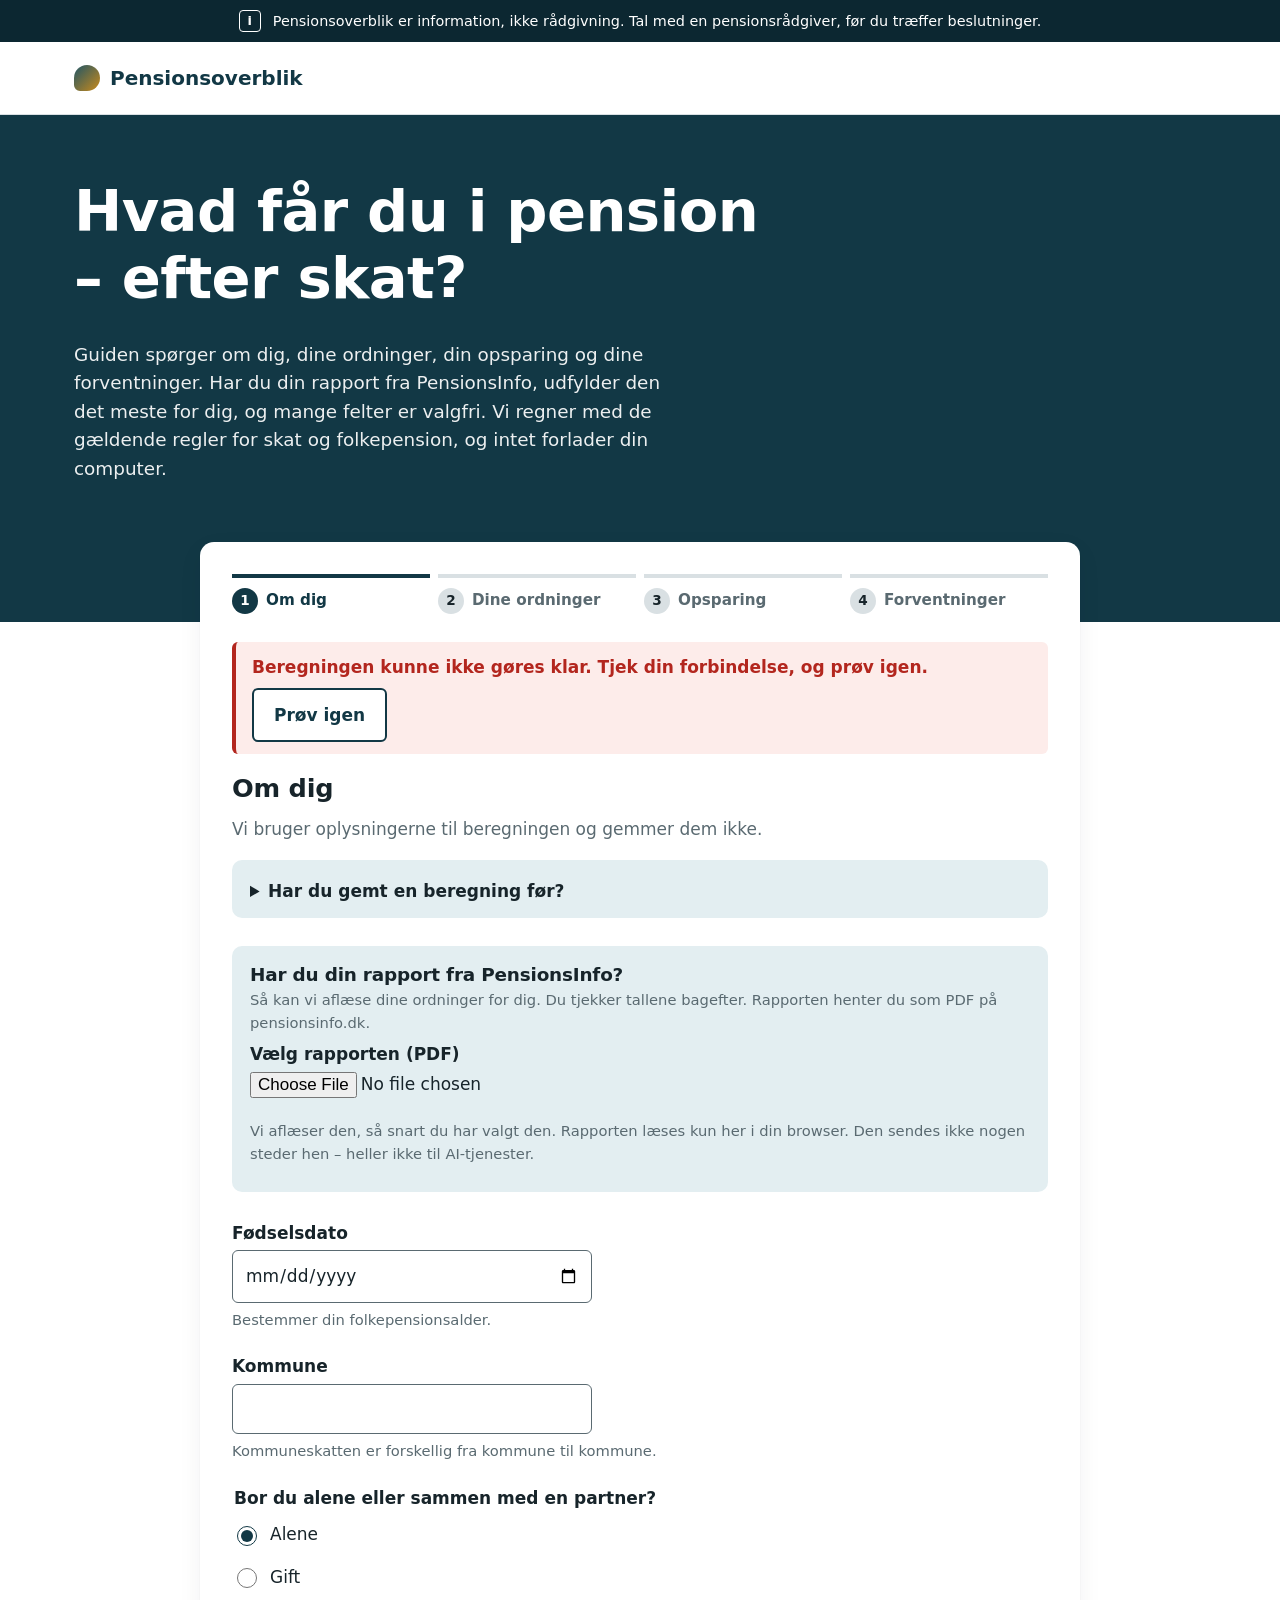
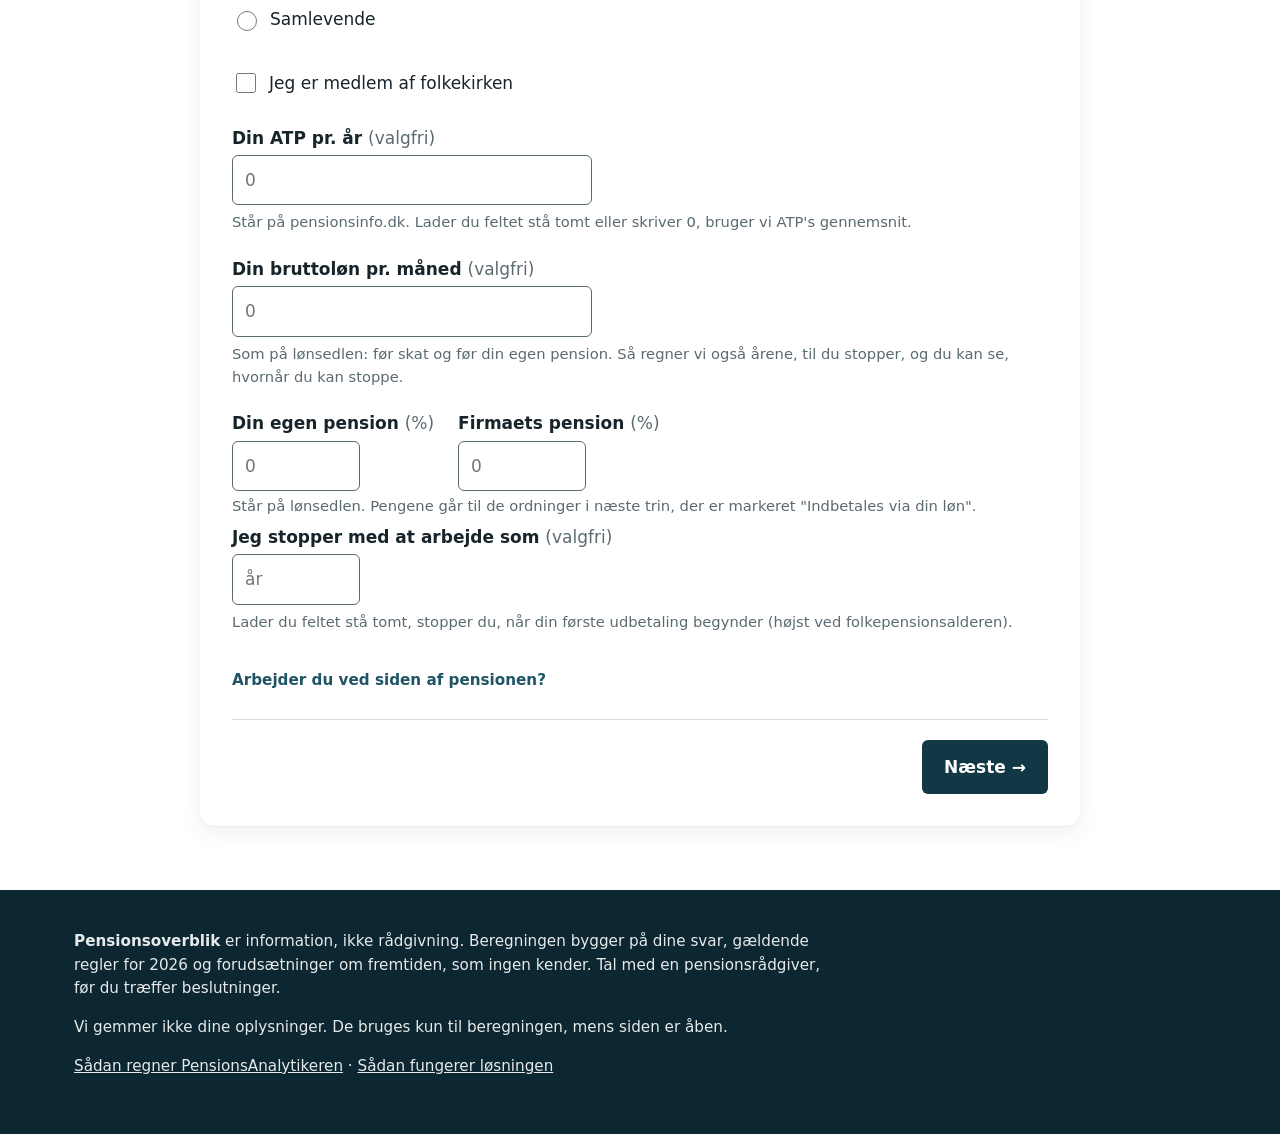
==== commit 5c1d67ab: "039: the method description as a page in the solution, without the technical parts One source: docs/" ====
--- a/src/pensionsoverblik/static/index.html
+++ b/src/pensionsoverblik/static/index.html
@@ -2,6 +2,10 @@
 <html lang="da">
 <head>
   <meta charset="utf-8">
+  <!-- Browseren blokerer selv enhver forbindelse til andre domæner (Princip XI, metodebeskrivelsens M5).
+       GitHub Pages kan ikke sætte headere, derfor et meta-tag. Inline style kræves af style-attributter;
+       img-src og font-src forhindrer, at CSS henter noget udefra. -->
+  <meta http-equiv="Content-Security-Policy" content="default-src 'self'; script-src 'self' 'wasm-unsafe-eval'; worker-src 'self'; connect-src 'self'; img-src 'self' data: blob:; style-src 'self' 'unsafe-inline'; font-src 'self'; object-src 'none'; base-uri 'none'; form-action 'none'">
   <meta name="viewport" content="width=device-width, initial-scale=1">
   <title>Pensionsoverblik</title>
   <meta name="description" content="Se hvad du kan forvente at få udbetalt i pension efter skat.">
@@ -628,7 +632,7 @@
     <section class="sektion" id="metode" aria-labelledby="metode-titel" hidden>
       <div class="ramme">
         <h2 id="metode-titel" tabindex="-1">Sådan regner PensionsAnalytikeren</h2>
-        <p class="sektion__intro">Hele metoden, satserne og forenklingerne for satsåret <span id="metode-satsaar"></span>. Det er de samme tekster og satser, som forklaringerne ved dine tal bruger.</p>
+        <p class="sektion__intro">Hele metoden, satserne og forenklingerne for satsåret <span id="metode-satsaar"></span>. Det er de samme tekster og satser, som forklaringerne ved dine tal bruger. Hvordan løsningen fungerer fra rapporten til tallene, og hvordan dine data beskyttes, står i <a href="saadan-fungerer.html">Sådan fungerer løsningen</a>.</p>
         <div class="niveauvaelger" data-niveauvaelger="metode"></div>
         <div class="metode__knapper">
           <button type="button" class="knap knap--sekundaer" id="metode-udskriv">Udskriv</button>
@@ -648,7 +652,7 @@
     <div class="ramme">
       <p><strong>Pensionsoverblik</strong> er information, ikke rådgivning. Beregningen bygger på dine svar, gældende regler for 2026 og forudsætninger om fremtiden, som ingen kender. Tal med en pensionsrådgiver, før du træffer beslutninger.</p>
       <p>Vi gemmer ikke dine oplysninger. De bruges kun til beregningen, mens siden er åben.</p>
-      <p><a href="#metode" id="metode-link">Sådan regner PensionsAnalytikeren</a></p>
+      <p><a href="#metode" id="metode-link">Sådan regner PensionsAnalytikeren</a> · <a href="saadan-fungerer.html" id="saadan-fungerer-link">Sådan fungerer løsningen</a></p>
     </div>
   </footer>
 </body>
--- a/src/pensionsoverblik/static/app.css
+++ b/src/pensionsoverblik/static/app.css
@@ -433,3 +433,23 @@
 
 /* Feature 020d: link i den mørke bund */
 .bund a { color: var(--hvid); text-decoration: underline; }
+
+/* Feature 039: metodebeskrivelsen som side ("Sådan fungerer løsningen"). Læsetekst: venstrestillede tabeller,
+   der må ombrydes, og en bredde, der er til at læse. */
+.metodedok { padding: 32px 0 64px; }
+.metodedok .ramme { max-width: 820px; }
+.metodedok h1 { font-size: 2rem; margin: 8px 0 16px; }
+.metodedok h2 { margin: 48px 0 12px; padding-top: 8px; border-top: 1px solid var(--graa-200); }
+.metodedok h3 { margin: 28px 0 8px; }
+.metodedok p, .metodedok li { line-height: 1.6; }
+.metodedok th, .metodedok td { text-align: left; white-space: normal; vertical-align: top; }
+.metodedok .tabel-rul { margin: 12px 0 20px; }
+.metodedok pre { overflow-x: auto; padding: 12px 16px; background: var(--graa-50); border-radius: 6px; font-size: .85rem; line-height: 1.35; }
+.metodedok blockquote { margin: 12px 0; padding: 4px 16px; border-left: 4px solid var(--graa-200); color: var(--graa-600); }
+.metodedok__intro { color: var(--graa-600); }
+.metodedok__indhold { margin: 24px 0 8px; padding: 16px 20px; background: var(--petrol-100); border-radius: 8px; }
+.metodedok__indhold h2 { margin: 0 0 8px; border: 0; padding: 0; font-size: 1.1rem; }
+.metodedok__indhold ul { margin: 0; padding: 0; list-style: none; columns: 2 280px; column-gap: 32px; }
+.metodedok__indhold li { break-inside: avoid; margin: 0 0 6px; }
+.metodedok hr { display: none; }
+@media print { .topbjaelke, .spring-over, .metodedok__indhold { display: none; } .metodedok h2 { break-after: avoid; } }
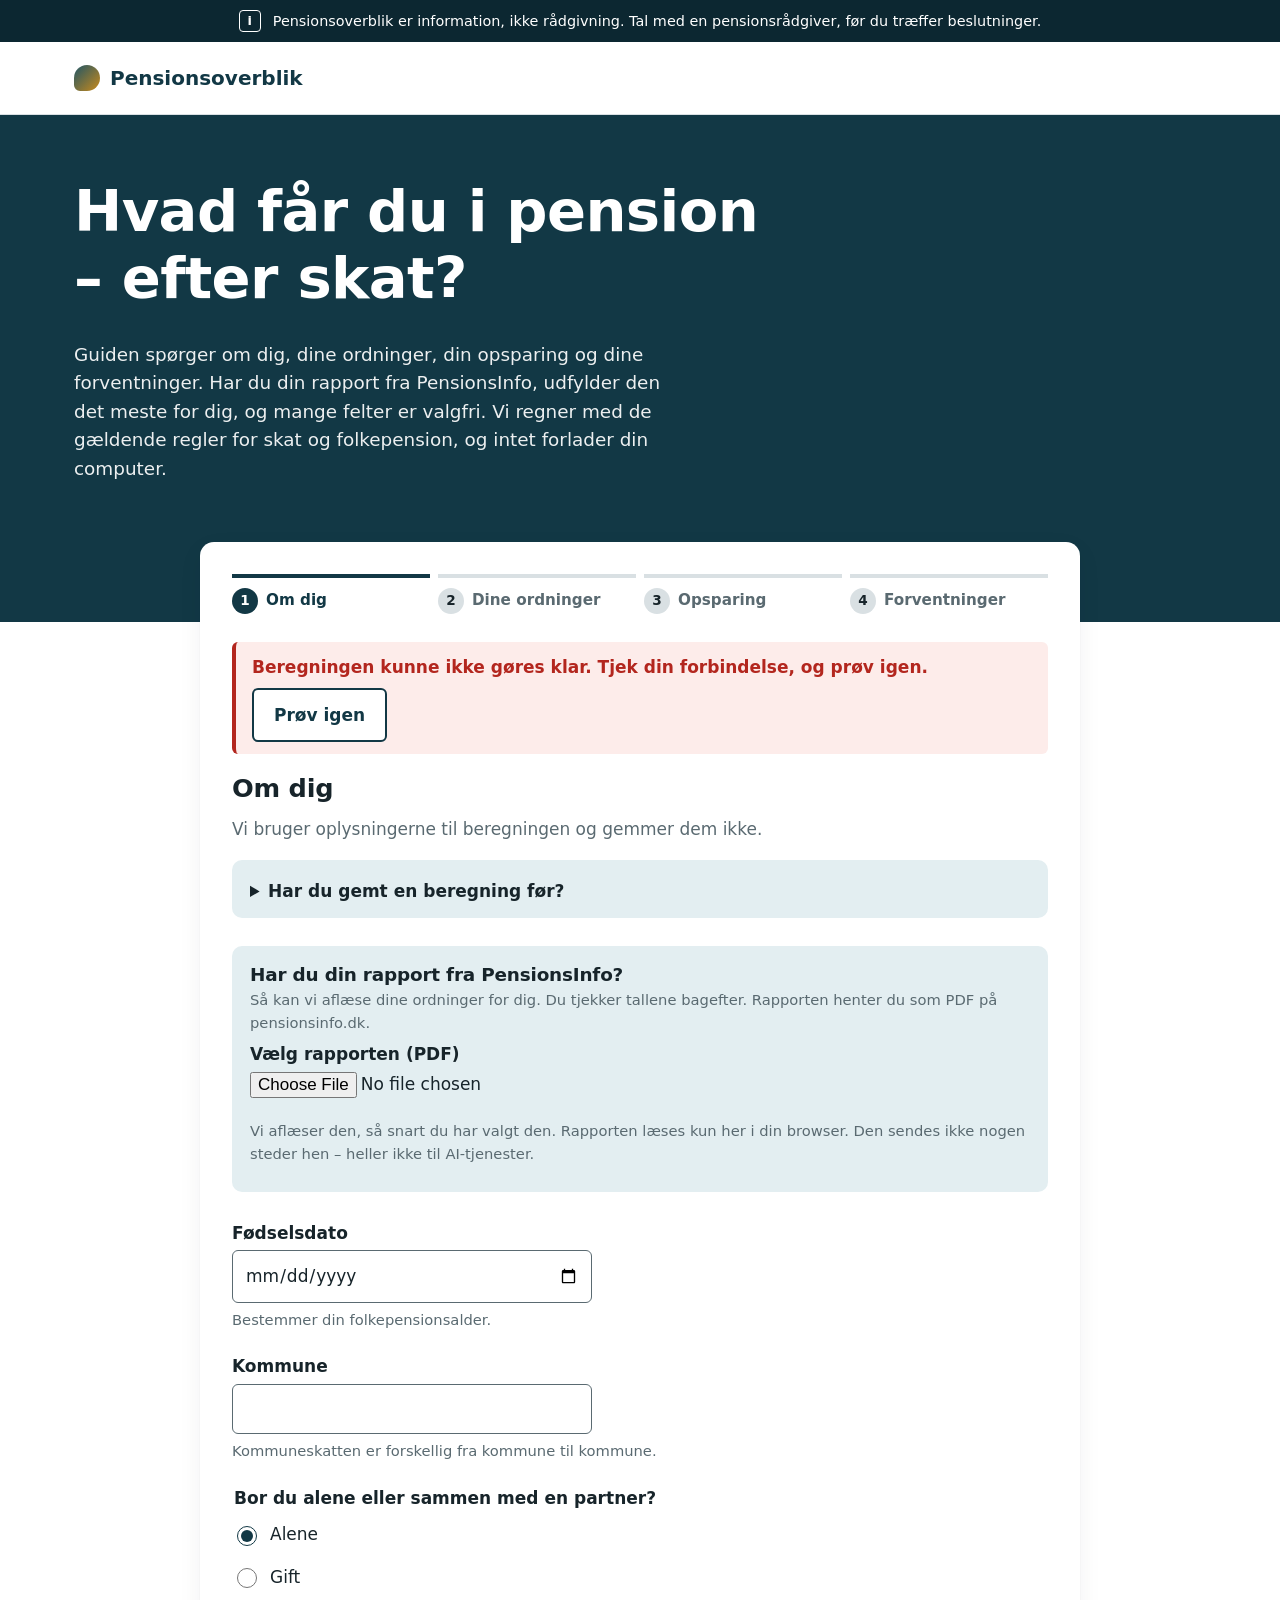
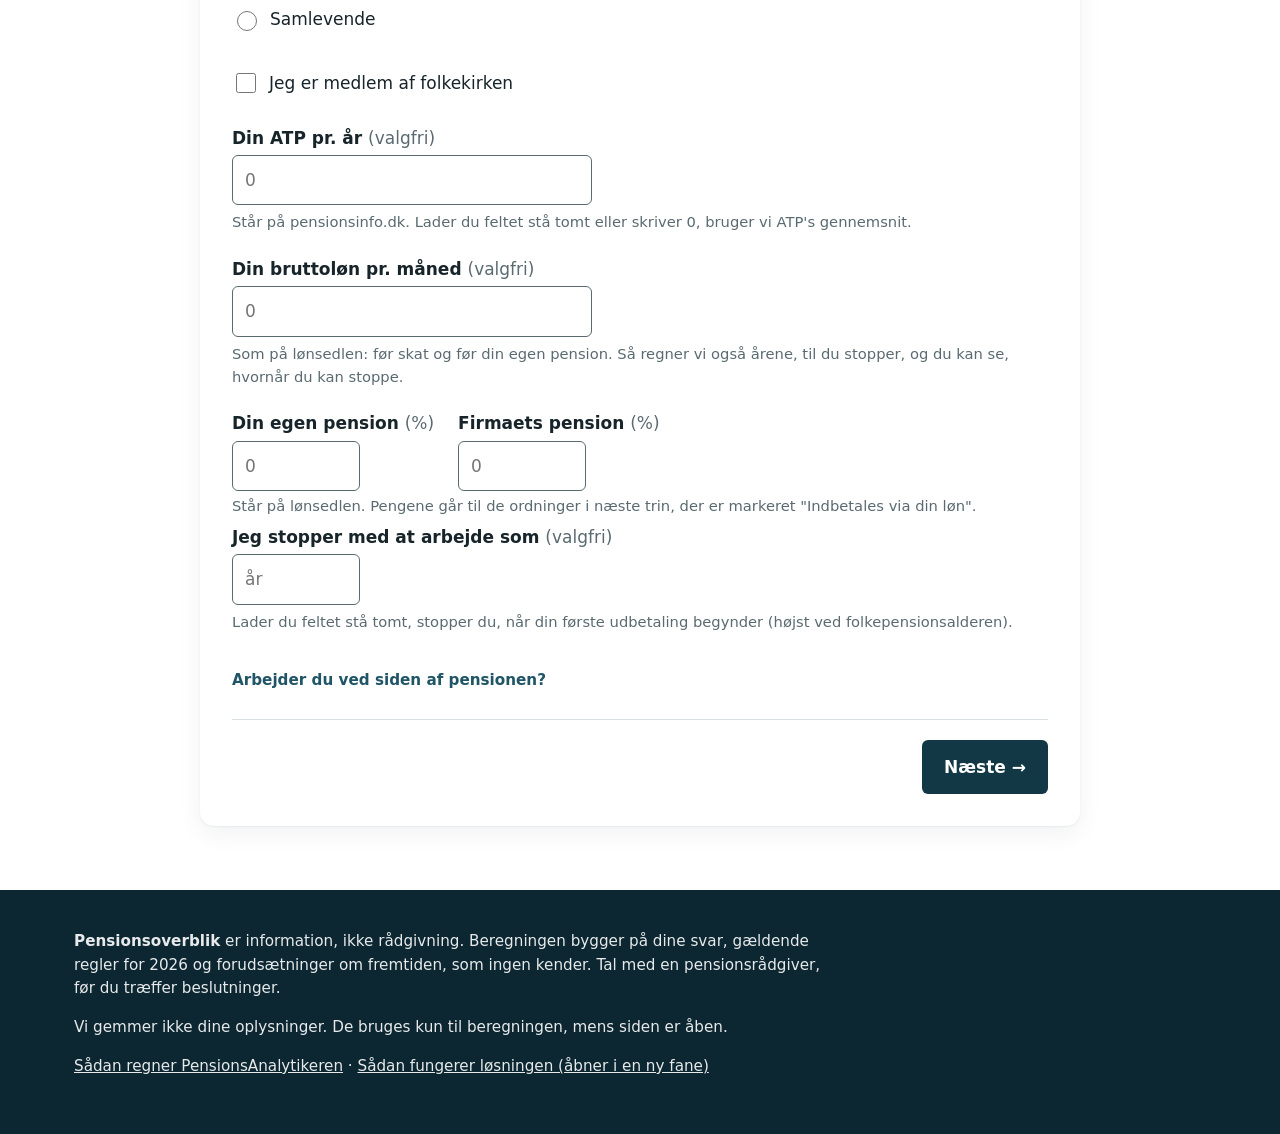
==== commit 6042d075: "039b: "Sådan fungerer løsningen" opens in a new tab so the calculation is kept The footer link repla" ====
--- a/src/pensionsoverblik/static/index.html
+++ b/src/pensionsoverblik/static/index.html
@@ -545,8 +545,18 @@
             <div class="felt"><label for="r-inflation">Prisstigning pr. år</label>
               <div class="skyder"><input type="range" id="r-inflation" min="0" max="5" step="0.5"><output for="r-inflation" id="r-inflation-v"></output></div></div>
           </div>
+          <!-- 2026-11-24 (produktejer): tabellen står altid fremme, lige under skyderne. -->
+          <section class="usikkerhed" id="usikkerhed" aria-labelledby="usikkerhed-titel" hidden>
+            <h3 id="usikkerhed-titel">Hvis afkast, inflation eller levetid bliver anderledes</h3>
+            <p class="sektion__intro">Det faste beløb om måneden efter skat, i dagens kroner, når afkastet er 1 procentpoint lavere eller højere end dit valg, inflationen er 0,5 procentpoint højere eller lavere, eller planen skal række kortere eller længere end til 90 år. Ingen kender fremtiden, så tallene er eksempler, ikke grænser.</p>
+            <div class="tabel-rul" id="usikkerhed-tabel"></div>
+            <details class="laes" data-laes="usikkerhed"><summary></summary><div class="laes__tekst"></div></details>
+            <p class="graf-forklaring" id="usikkerhed-efter" hidden></p>
+          </section>
           <button type="button" class="knap knap--tekst" id="nulstil">Nulstil til mine svar</button>
-          <section class="stop-soeg" aria-labelledby="stop-soeg-titel">
+          <!-- Skjult 2026-11-24 for at forenkle (produktejer): "Hvornår kan jeg stoppe?" og "Hvor skal næste krone
+               hen?". Fjern hidden for at vise dem igen; beregningerne i app.py og koden i app.js er bevaret. -->
+          <section class="stop-soeg" aria-labelledby="stop-soeg-titel" hidden>
             <h3 id="stop-soeg-titel">Hvornår kan jeg stoppe?</h3>
             <div class="felt">
               <label for="oenske">Hvor meget vil du have om måneden efter skat, i dagens kroner?</label>
@@ -557,7 +567,7 @@
             </div>
             <div id="stop-svar" role="status" aria-live="polite"></div>
           </section>
-          <section class="stop-soeg" aria-labelledby="naeste-krone-titel">
+          <section class="stop-soeg" aria-labelledby="naeste-krone-titel" hidden>
             <h3 id="naeste-krone-titel">Hvor skal næste krone hen?</h3>
             <div class="felt" data-felt="naeste_krone.beloeb">
               <label for="naeste-beloeb">Et ekstra beløb om året fra din løn, før skat</label>
@@ -568,13 +578,6 @@
             </div>
             <div id="naeste-svar" role="status" aria-live="polite"></div>
           </section>
-          <details class="fold" id="usikkerhed" hidden>
-            <summary>Hvis afkast, inflation eller levetid bliver anderledes <span aria-hidden="true">→</span></summary>
-            <p class="sektion__intro">Det faste beløb om måneden efter skat, i dagens kroner, når afkastet er 1 procentpoint lavere eller højere end dit valg, inflationen er 0,5 procentpoint højere eller lavere, eller planen skal række kortere eller længere end til 90 år. Ingen kender fremtiden, så tallene er eksempler, ikke grænser.</p>
-            <div class="tabel-rul" id="usikkerhed-tabel"></div>
-            <details class="laes" data-laes="usikkerhed"><summary></summary><div class="laes__tekst"></div></details>
-            <p class="graf-forklaring" id="usikkerhed-efter" hidden></p>
-          </details>
         </div>
       </section>
 
@@ -632,7 +635,7 @@
     <section class="sektion" id="metode" aria-labelledby="metode-titel" hidden>
       <div class="ramme">
         <h2 id="metode-titel" tabindex="-1">Sådan regner PensionsAnalytikeren</h2>
-        <p class="sektion__intro">Hele metoden, satserne og forenklingerne for satsåret <span id="metode-satsaar"></span>. Det er de samme tekster og satser, som forklaringerne ved dine tal bruger. Hvordan løsningen fungerer fra rapporten til tallene, og hvordan dine data beskyttes, står i <a href="saadan-fungerer.html">Sådan fungerer løsningen</a>.</p>
+        <p class="sektion__intro">Hele metoden, satserne og forenklingerne for satsåret <span id="metode-satsaar"></span>. Det er de samme tekster og satser, som forklaringerne ved dine tal bruger. Hvordan løsningen fungerer fra rapporten til tallene, og hvordan dine data beskyttes, står i <a href="saadan-fungerer.html?fra=beregning" target="_blank" rel="noopener">Sådan fungerer løsningen (åbner i en ny fane)</a>.</p>
         <div class="niveauvaelger" data-niveauvaelger="metode"></div>
         <div class="metode__knapper">
           <button type="button" class="knap knap--sekundaer" id="metode-udskriv">Udskriv</button>
@@ -652,7 +655,7 @@
     <div class="ramme">
       <p><strong>Pensionsoverblik</strong> er information, ikke rådgivning. Beregningen bygger på dine svar, gældende regler for 2026 og forudsætninger om fremtiden, som ingen kender. Tal med en pensionsrådgiver, før du træffer beslutninger.</p>
       <p>Vi gemmer ikke dine oplysninger. De bruges kun til beregningen, mens siden er åben.</p>
-      <p><a href="#metode" id="metode-link">Sådan regner PensionsAnalytikeren</a> · <a href="saadan-fungerer.html" id="saadan-fungerer-link">Sådan fungerer løsningen</a></p>
+      <p><a href="#metode" id="metode-link">Sådan regner PensionsAnalytikeren</a> · <a href="saadan-fungerer.html?fra=beregning" id="saadan-fungerer-link" target="_blank" rel="noopener">Sådan fungerer løsningen (åbner i en ny fane)</a></p>
     </div>
   </footer>
 </body>
--- a/src/pensionsoverblik/static/app.css
+++ b/src/pensionsoverblik/static/app.css
@@ -438,7 +438,10 @@
    der må ombrydes, og en bredde, der er til at læse. */
 .metodedok { padding: 32px 0 64px; }
 .metodedok .ramme { max-width: 820px; }
-.metodedok h1 { font-size: 2rem; margin: 8px 0 16px; }
+.metodedok h1 { font-size: clamp(1.45rem, 6.5vw, 2rem); margin: 8px 0 16px; }
+/* Lange ord (fx "PensionsAnalytikeren") må brydes, så siden aldrig ruller vandret på en smal skærm. */
+.metodedok { overflow-wrap: break-word; }
+.metodedok h1, .metodedok h2, .metodedok h3 { overflow-wrap: anywhere; hyphens: auto; }
 .metodedok h2 { margin: 48px 0 12px; padding-top: 8px; border-top: 1px solid var(--graa-200); }
 .metodedok h3 { margin: 28px 0 8px; }
 .metodedok p, .metodedok li { line-height: 1.6; }
@@ -453,3 +456,12 @@
 .metodedok__indhold li { break-inside: avoid; margin: 0 0 6px; }
 .metodedok hr { display: none; }
 @media print { .topbjaelke, .spring-over, .metodedok__indhold { display: none; } .metodedok h2 { break-after: avoid; } }
+
+/* 2026-11-24: usikkerhedstabellen står fremme under skyderne. */
+.usikkerhed { margin: 24px 0 8px; }
+.usikkerhed h3 { margin: 0 0 4px; }
+/* 2026-11-24 (produktejer): tabellen "Satser og kilder" på metodesiden er venstrestillet i alle kolonner. */
+#metode-satser th, #metode-satser td { text-align: left; }
+
+/* 039b: knappen "Tilbage til beregningen" i toppen af metodesiden. */
+.topbjaelke .tilbage-til-beregningen { margin-left: auto; }
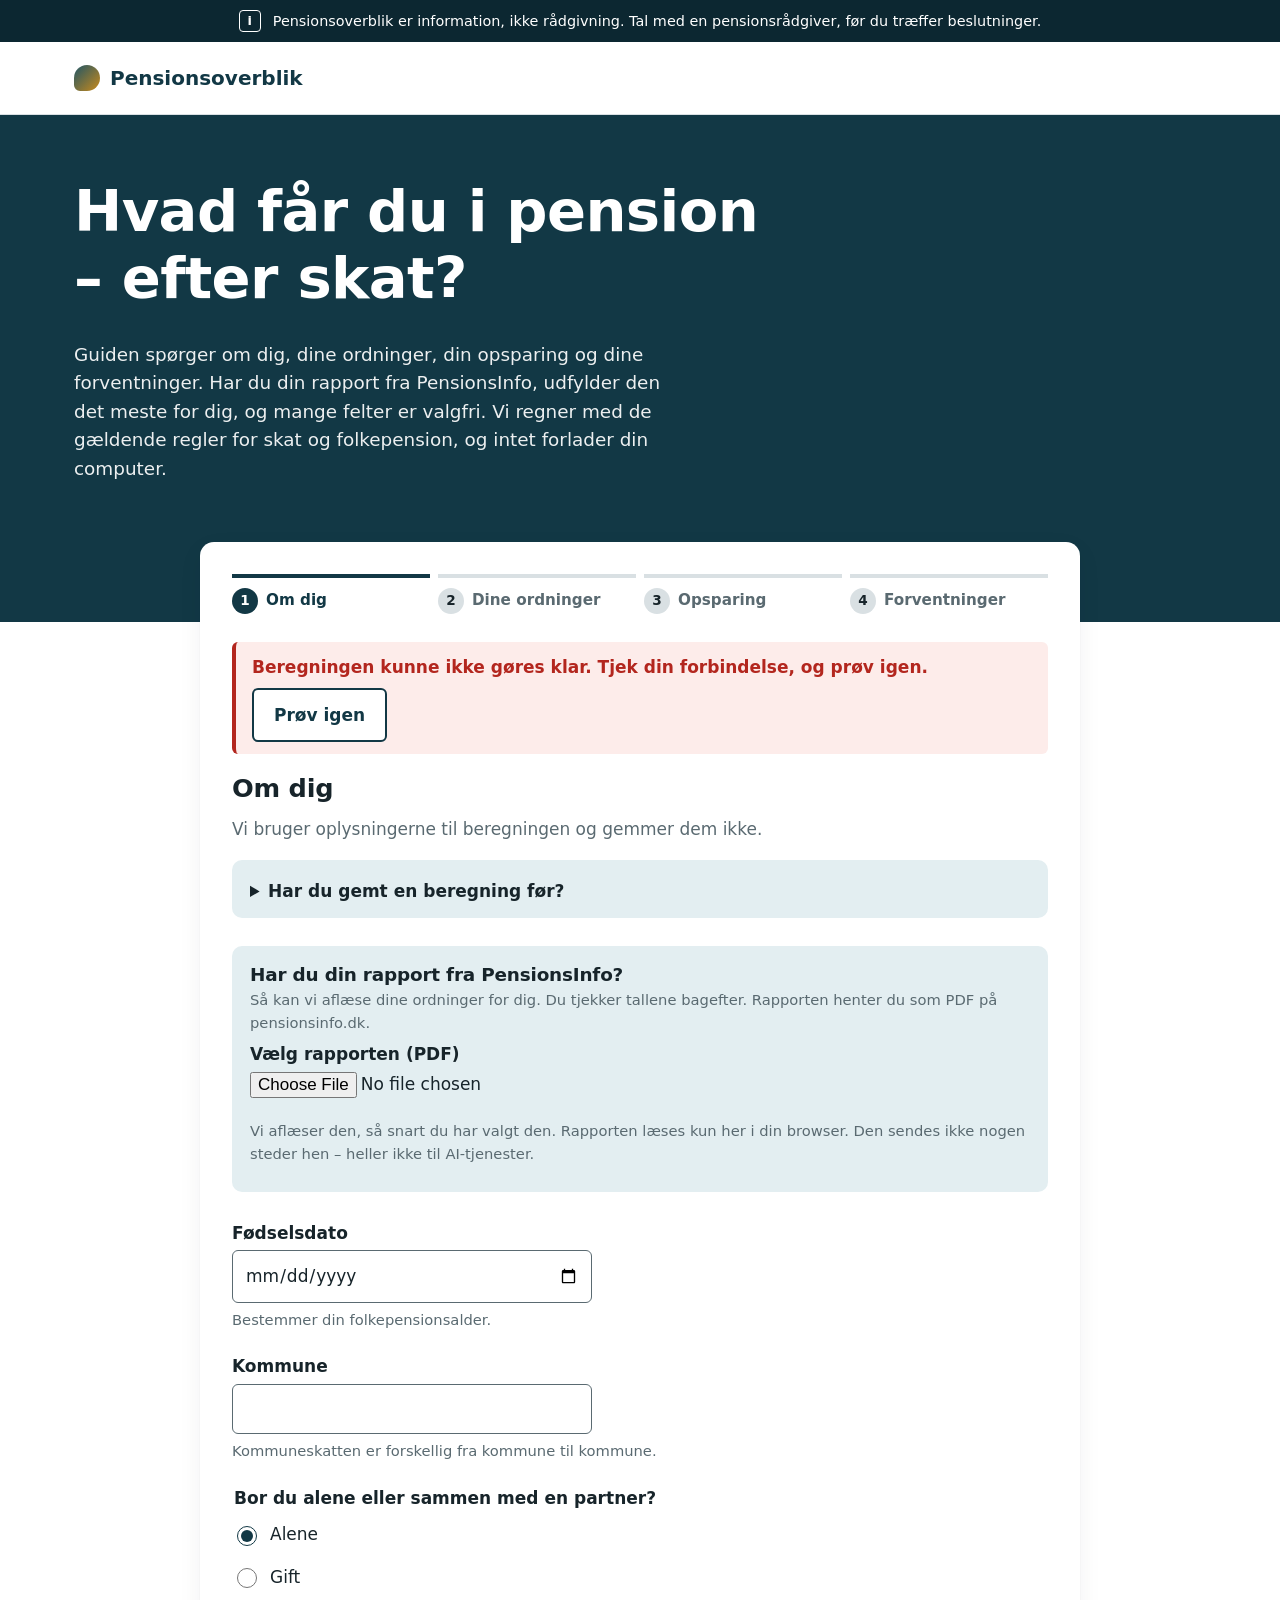
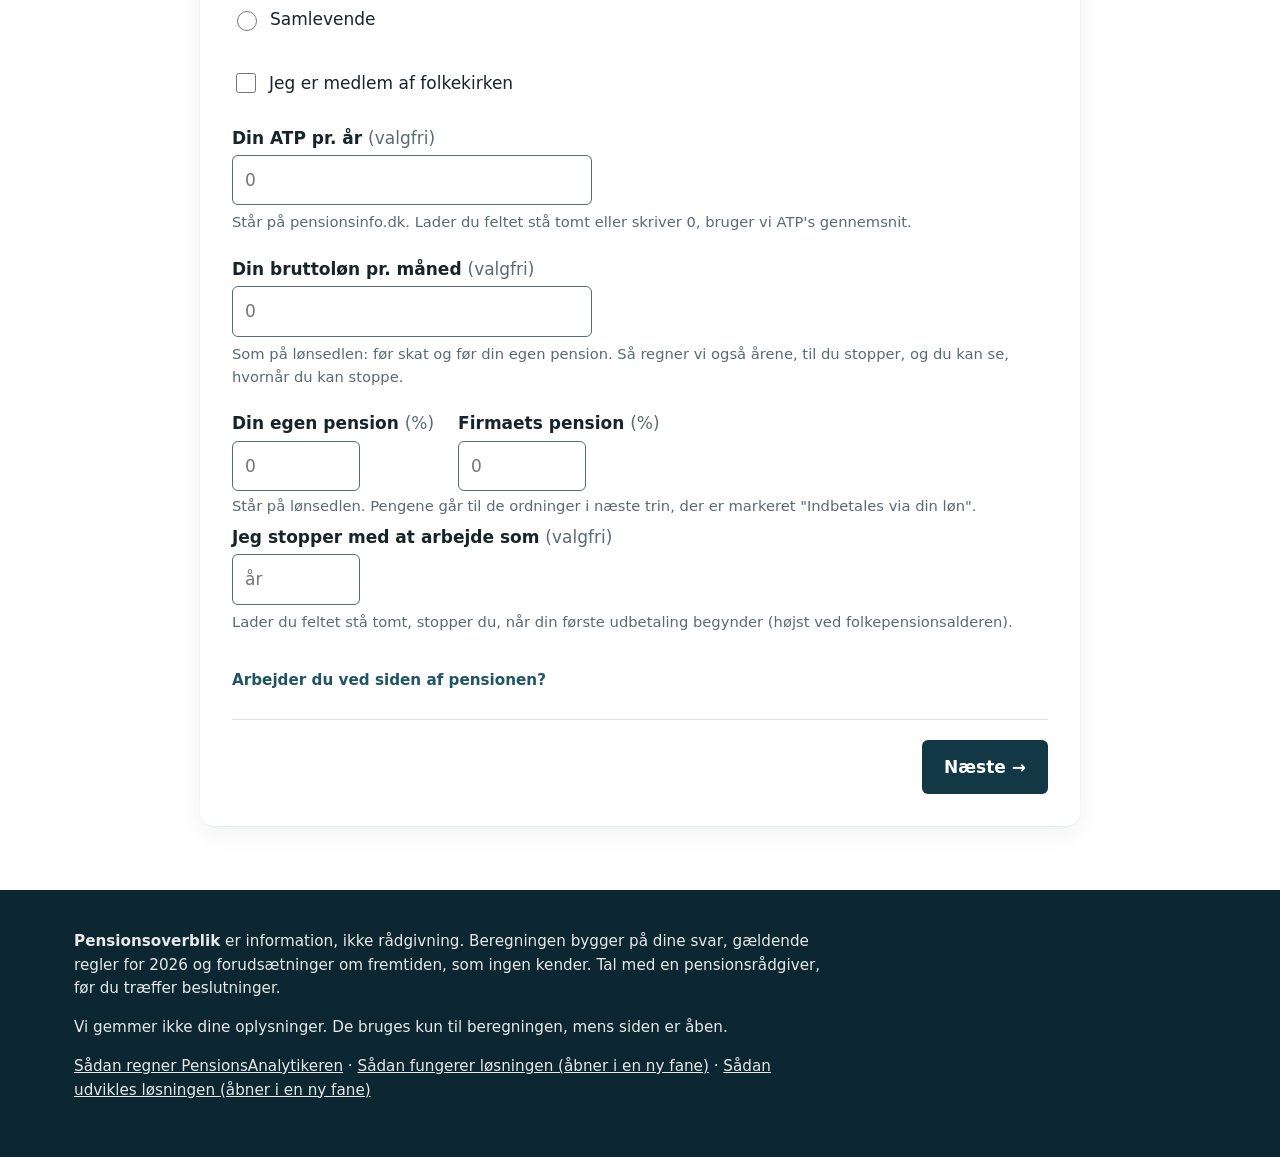
==== commit fe50a6bb: "041: Udviklingsmetoden til revisionen og siden "Sådan udvikles løsningen" docs/udviklingsmetode.md b" ====
--- a/src/pensionsoverblik/static/index.html
+++ b/src/pensionsoverblik/static/index.html
@@ -268,74 +268,88 @@
           <!-- Trin 4: opsparing uden for pension (feature 013) -->
           <fieldset class="trin" data-trin="4" hidden>
             <legend><h2 tabindex="-1">Din opsparing uden for pension</h2></legend>
-            <p class="hjaelp">Penge i banken, aktier og lignende. Opsparingen påvirker din skat, dit pensionstillæg og din ældrecheck, så den kan ændre beløbet. Har du ingen, kan du springe trinnet over. Vi bruger først banken, så depotet og til sidst aktiesparekontoen.</p>
-            <div class="felt" data-felt="opsparing[bank].saldo">
-              <label for="bank">Penge i banken og obligationer <span class="valgfri">(valgfri)</span></label>
-              <input id="bank" inputmode="numeric" class="beloeb" aria-describedby="bank-hjaelp" placeholder="0">
-              <p class="felt__hjaelp" id="bank-hjaelp">Beløbet i dag, også investeringsforeninger med obligationer. Afkastet beskattes som renter.</p>
-            </div>
-            <div class="felt felt--afkrydsning">
-              <label class="valg"><input type="checkbox" id="bank-i-plan" checked aria-describedby="bank-i-plan-hjaelp"> Brug pengene i min faste udbetaling</label>
-              <p class="felt__hjaelp" id="bank-i-plan-hjaelp">Ellers står de urørt og vokser med afkastet. Det gælder også for felterne nedenfor.</p>
-            </div>
-            <div class="felt" data-felt="opsparing[depot].saldo">
-              <label for="depot">Aktier og investeringsforeninger i et frit depot <span class="valgfri">(valgfri)</span></label>
-              <input id="depot" inputmode="numeric" class="beloeb" aria-describedby="depot-hjaelp" placeholder="0">
-              <p class="felt__hjaelp" id="depot-hjaelp">Værdien i dag. Gevinsten beskattes, når du sælger.</p>
-            </div>
-            <div class="felt" data-felt="opsparing[depot].urealiseret_gevinst">
-              <label for="depot-gevinst">Heraf gevinst, du ikke har solgt <span class="valgfri">(valgfri)</span></label>
-              <input id="depot-gevinst" inputmode="numeric" class="beloeb" aria-describedby="depot-gevinst-hjaelp" placeholder="Halvdelen">
-              <p class="felt__hjaelp" id="depot-gevinst-hjaelp">Står i din bank. Skriver du intet, regner vi med halvdelen af værdien.</p>
-            </div>
-            <div class="felt felt--afkrydsning">
-              <label class="valg"><input type="checkbox" id="depot-i-plan" checked> Brug depotet i min faste udbetaling</label>
-            </div>
-            <div class="felt" data-felt="opsparing[ask].saldo">
-              <label for="ask">Aktiesparekonto <span class="valgfri">(valgfri)</span></label>
-              <input id="ask" inputmode="numeric" class="beloeb" aria-describedby="ask-hjaelp" placeholder="0">
-              <p class="felt__hjaelp" id="ask-hjaelp">Værdien i dag. Afkastet beskattes hvert år og påvirker ikke dit pensionstillæg.</p>
-            </div>
-            <div class="felt" data-felt="opsparing[ask].aarligt_indskud">
-              <label for="ask-indskud">Indskud på aktiesparekontoen om året, mens du arbejder <span class="valgfri">(valgfri)</span></label>
-              <input id="ask-indskud" inputmode="numeric" class="beloeb" aria-describedby="ask-indskud-hjaelp" placeholder="0">
-              <p class="felt__hjaelp" id="ask-indskud-hjaelp">Kræver, at du har skrevet din løn. Over loftet regner vi resten som indskud i frit depot.</p>
-            </div>
-            <div class="felt felt--afkrydsning">
-              <label class="valg"><input type="checkbox" id="ask-i-plan" checked> Brug aktiesparekontoen i min faste udbetaling</label>
-            </div>
-            <div id="p-opsparing-felter" hidden>
+            <p class="hjaelp">Penge i banken, aktier og lignende. Opsparingen kan give et højere fast beløb, og den påvirker din skat, dit pensionstillæg og din ældrecheck. Alle felter er valgfri. Har du ingen opsparing, så gå videre.</p>
+            <!-- Review 2026-11-24: én gruppe pr. type; gevinst, afkrydsning og indskud vises først, når de er relevante. -->
+            <fieldset class="opsparing-gruppe">
+              <legend><h3>Bank</h3></legend>
+              <div class="felt" data-felt="opsparing[bank].saldo">
+                <label for="bank">Beløbet i dag</label>
+                <input id="bank" inputmode="numeric" class="beloeb" aria-describedby="bank-hjaelp" placeholder="0">
+                <p class="felt__hjaelp" id="bank-hjaelp">Også obligationer og investeringsforeninger med obligationer. Afkastet beskattes som renter.</p>
+              </div>
+              <div class="felt felt--afkrydsning" data-naar="bank">
+                <label class="valg"><input type="checkbox" id="bank-i-plan" checked aria-describedby="bank-i-plan-hjaelp"> Brug pengene i min faste udbetaling</label>
+                <p class="felt__hjaelp" id="bank-i-plan-hjaelp">Så bruges de til at hæve dit faste beløb om måneden. Ellers står de urørt og vokser med afkastet.</p>
+              </div>
+            </fieldset>
+            <fieldset class="opsparing-gruppe">
+              <legend><h3>Frit depot</h3></legend>
+              <div class="felt" data-felt="opsparing[depot].saldo">
+                <label for="depot">Værdien i dag</label>
+                <input id="depot" inputmode="numeric" class="beloeb" aria-describedby="depot-hjaelp" placeholder="0">
+                <p class="felt__hjaelp" id="depot-hjaelp">Aktier og investeringsforeninger i et almindeligt depot, ikke i pension eller på en aktiesparekonto. Gevinsten beskattes, når du sælger.</p>
+              </div>
+              <div class="felt" data-felt="opsparing[depot].urealiseret_gevinst" data-naar="depot">
+                <label for="depot-gevinst">Heraf gevinst</label>
+                <input id="depot-gevinst" inputmode="numeric" class="beloeb" aria-describedby="depot-gevinst-hjaelp">
+                <p class="felt__hjaelp" id="depot-gevinst-hjaelp">Værdien i dag minus det, du har købt for. Du kan se det i din netbank. Skriver du intet, regner vi med halvdelen af værdien.</p>
+              </div>
+              <div class="felt felt--afkrydsning" data-naar="depot">
+                <label class="valg"><input type="checkbox" id="depot-i-plan" checked aria-describedby="depot-i-plan-hjaelp"> Brug depotet i min faste udbetaling</label>
+                <p class="felt__hjaelp" id="depot-i-plan-hjaelp">Så sælges der løbende for at hæve dit faste beløb. Ellers står depotet urørt og vokser.</p>
+              </div>
+            </fieldset>
+            <fieldset class="opsparing-gruppe">
+              <legend><h3>Aktiesparekonto</h3></legend>
+              <div class="felt" data-felt="opsparing[ask].saldo">
+                <label for="ask">Værdien i dag</label>
+                <input id="ask" inputmode="numeric" class="beloeb" aria-describedby="ask-hjaelp" placeholder="0">
+                <p class="felt__hjaelp" id="ask-hjaelp">Afkastet beskattes hvert år og påvirker ikke dit pensionstillæg.</p>
+              </div>
+              <div class="felt" data-felt="opsparing[ask].aarligt_indskud" data-naar="loen">
+                <label for="ask-indskud">Indskud om året, mens du arbejder</label>
+                <input id="ask-indskud" inputmode="numeric" class="beloeb" aria-describedby="ask-indskud-hjaelp" placeholder="0">
+                <p class="felt__hjaelp" id="ask-indskud-hjaelp">Over loftet for aktiesparekontoen regner vi resten som indskud i frit depot.</p>
+              </div>
+              <div class="felt felt--afkrydsning" data-naar="ask">
+                <label class="valg"><input type="checkbox" id="ask-i-plan" checked aria-describedby="ask-i-plan-hjaelp"> Brug aktiesparekontoen i min faste udbetaling</label>
+                <p class="felt__hjaelp" id="ask-i-plan-hjaelp">Så bruges den til at hæve dit faste beløb. Ellers står den urørt og vokser.</p>
+              </div>
+            </fieldset>
+            <fieldset class="opsparing-gruppe" id="p-opsparing-felter" hidden>
+              <legend><h3>Din partners opsparing</h3></legend>
+              <p class="felt__hjaelp">Kun din partners egen. En fælles konto kan I dele mellem jer.</p>
               <div class="felt" data-felt="opsparing[p-bank].saldo">
-                <label for="p-bank">Din partners penge i banken og obligationer <span class="valgfri">(valgfri)</span></label>
-                <input id="p-bank" inputmode="numeric" class="beloeb" aria-describedby="p-bank-hjaelp" placeholder="0">
-                <p class="felt__hjaelp" id="p-bank-hjaelp">Kun din partners egen. En fælles konto kan I dele mellem jer.</p>
-              </div>
-              <div class="felt felt--afkrydsning">
-                <label class="valg"><input type="checkbox" id="p-bank-i-plan" checked> Brug den i min partners faste udbetaling</label>
+                <label for="p-bank">Penge i banken</label>
+                <input id="p-bank" inputmode="numeric" class="beloeb" placeholder="0">
+              </div>
+              <div class="felt felt--afkrydsning" data-naar="p-bank">
+                <label class="valg"><input type="checkbox" id="p-bank-i-plan" checked> Brug pengene i min partners faste udbetaling</label>
               </div>
               <div class="felt" data-felt="opsparing[p-depot].saldo">
-                <label for="p-depot">Din partners frie depot <span class="valgfri">(valgfri)</span></label>
+                <label for="p-depot">Frit depot med aktier og investeringsforeninger</label>
                 <input id="p-depot" inputmode="numeric" class="beloeb" placeholder="0">
               </div>
-              <div class="felt" data-felt="opsparing[p-depot].urealiseret_gevinst">
-                <label for="p-depot-gevinst">Heraf gevinst, din partner ikke har solgt <span class="valgfri">(valgfri)</span></label>
-                <input id="p-depot-gevinst" inputmode="numeric" class="beloeb" placeholder="Halvdelen">
-              </div>
-              <div class="felt felt--afkrydsning">
+              <div class="felt" data-felt="opsparing[p-depot].urealiseret_gevinst" data-naar="p-depot">
+                <label for="p-depot-gevinst">Heraf gevinst</label>
+                <input id="p-depot-gevinst" inputmode="numeric" class="beloeb" aria-describedby="p-depot-gevinst-hjaelp">
+                <p class="felt__hjaelp" id="p-depot-gevinst-hjaelp">Værdien i dag minus det, der er købt for. Skriver du intet, regner vi med halvdelen.</p>
+              </div>
+              <div class="felt felt--afkrydsning" data-naar="p-depot">
                 <label class="valg"><input type="checkbox" id="p-depot-i-plan" checked> Brug depotet i min partners faste udbetaling</label>
               </div>
               <div class="felt" data-felt="opsparing[p-ask].saldo">
-                <label for="p-ask">Din partners aktiesparekonto <span class="valgfri">(valgfri)</span></label>
+                <label for="p-ask">Aktiesparekonto</label>
                 <input id="p-ask" inputmode="numeric" class="beloeb" placeholder="0">
               </div>
-              <div class="felt felt--afkrydsning">
+              <div class="felt felt--afkrydsning" data-naar="p-ask">
                 <label class="valg"><input type="checkbox" id="p-ask-i-plan" checked> Brug aktiesparekontoen i min partners faste udbetaling</label>
               </div>
-            </div>
+            </fieldset>
             <div class="felt" id="partner-formue-felt" data-felt="likvid_formue person.likvid_formue" hidden>
-              <label for="partner-formue">Din partners opsparing <span class="valgfri">(valgfri)</span></label>
+              <label for="partner-formue">Din partners opsparing</label>
               <input id="partner-formue" inputmode="numeric" class="beloeb" aria-describedby="partner-formue-hjaelp" placeholder="0">
-              <p class="felt__hjaelp" id="partner-formue-hjaelp">Tæller med i jeres fælles formuegrænse for ældrechecken.</p>
+              <p class="felt__hjaelp" id="partner-formue-hjaelp">Samlet: bank, depot og aktiesparekonto. Den tæller med i jeres fælles formuegrænse for ældrechecken.</p>
             </div>
           </fieldset>
 
@@ -368,6 +382,30 @@
               <label for="p-opsaettelse">Udskyd din partners folkepension</label>
               <div class="skyder"><input type="range" id="p-opsaettelse" min="0" max="10" step="1" value="0"><output for="p-opsaettelse" id="p-opsaettelse-v">Nej</output></div>
             </div>
+            <!-- 040: planens slutning og penge tilbage, pr. person. -->
+            <fieldset class="opsparing-gruppe">
+              <legend><h3>Hvor længe skal pengene række?</h3></legend>
+              <p class="felt__hjaelp" id="plan-slut-hjaelp">Folkepension og livrente kommer stadig, så længe du lever. Det er din øvrige opsparing, der skal række.</p>
+              <div class="felt" data-felt="antagelser.plan_slut_alder">
+                <label for="plan-slut">Til og med alderen</label>
+                <div class="skyder"><input type="range" id="plan-slut" min="70" max="110" step="1" value="90" aria-describedby="plan-slut-hjaelp"><output for="plan-slut" id="plan-slut-v">90 år</output></div>
+              </div>
+              <div class="felt" data-felt="antagelser.rest_ved_plan_slut">
+                <label for="rest-slut">Penge tilbage, når planen slutter</label>
+                <input id="rest-slut" inputmode="numeric" class="beloeb" placeholder="0 kr." aria-describedby="rest-slut-hjaelp">
+                <p class="felt__hjaelp" id="rest-slut-hjaelp">I dagens kroner. Fx til et par ekstra år eller til dine arvinger. Så bliver det faste beløb lidt mindre.</p>
+              </div>
+              <div id="p-plan-slut-felter" hidden>
+                <div class="felt" data-felt="person.partner.antagelser.plan_slut_alder">
+                  <label for="p-plan-slut">Din partners plan til og med alderen</label>
+                  <div class="skyder"><input type="range" id="p-plan-slut" min="70" max="110" step="1" value="90"><output for="p-plan-slut" id="p-plan-slut-v">90 år</output></div>
+                </div>
+                <div class="felt" data-felt="person.partner.antagelser.rest_ved_plan_slut">
+                  <label for="p-rest-slut">Penge tilbage, når din partners plan slutter</label>
+                  <input id="p-rest-slut" inputmode="numeric" class="beloeb" placeholder="0 kr.">
+                </div>
+              </div>
+            </fieldset>
           </fieldset>
 
           <div class="guide__knapper">
@@ -395,6 +433,7 @@
           <p class="hero__grundlag" id="hovedtal-grundlag"></p>
           <p class="hero__forklaring" id="hovedtal-forklaring"></p>
           <p class="hero__loen" id="hovedtal-loen" hidden></p>
+          <p class="hero__loen" id="hovedtal-rest" hidden></p>
           <div class="hero__plan" id="hovedtal-plan" role="status" aria-live="polite" hidden></div>
           <p class="hero__aendring" id="hovedtal-aendring" aria-live="polite"></p>
           <p class="hero__spaend" id="hovedtal-spaend"></p>
@@ -545,10 +584,18 @@
             <div class="felt"><label for="r-inflation">Prisstigning pr. år</label>
               <div class="skyder"><input type="range" id="r-inflation" min="0" max="5" step="0.5"><output for="r-inflation" id="r-inflation-v"></output></div></div>
           </div>
+          <!-- 040: planens slutning og penge tilbage for den viste person. -->
+          <div class="skydergitter" id="r-slut">
+            <div class="felt"><label for="r-plan-slut">Pengene skal række til og med</label>
+              <div class="skyder"><input type="range" id="r-plan-slut" min="70" max="110" step="1"><output for="r-plan-slut" id="r-plan-slut-v"></output></div></div>
+            <div class="felt"><label for="r-rest">Penge tilbage, når planen slutter</label>
+              <input id="r-rest" inputmode="numeric" class="beloeb" placeholder="0 kr." aria-describedby="r-rest-hjaelp">
+              <p class="felt__hjaelp" id="r-rest-hjaelp">I dagens kroner.</p></div>
+          </div>
           <!-- 2026-11-24 (produktejer): tabellen står altid fremme, lige under skyderne. -->
           <section class="usikkerhed" id="usikkerhed" aria-labelledby="usikkerhed-titel" hidden>
             <h3 id="usikkerhed-titel">Hvis afkast, inflation eller levetid bliver anderledes</h3>
-            <p class="sektion__intro">Det faste beløb om måneden efter skat, i dagens kroner, når afkastet er 1 procentpoint lavere eller højere end dit valg, inflationen er 0,5 procentpoint højere eller lavere, eller planen skal række kortere eller længere end til 90 år. Ingen kender fremtiden, så tallene er eksempler, ikke grænser.</p>
+            <p class="sektion__intro">Det faste beløb om måneden efter skat, i dagens kroner, når afkastet er 1 procentpoint lavere eller højere end dit valg, inflationen er 0,5 procentpoint højere eller lavere, eller planen skal række 5 år kortere eller længere end dit valg. Ingen kender fremtiden, så tallene er eksempler, ikke grænser.</p>
             <div class="tabel-rul" id="usikkerhed-tabel"></div>
             <details class="laes" data-laes="usikkerhed"><summary></summary><div class="laes__tekst"></div></details>
             <p class="graf-forklaring" id="usikkerhed-efter" hidden></p>
@@ -655,7 +702,7 @@
     <div class="ramme">
       <p><strong>Pensionsoverblik</strong> er information, ikke rådgivning. Beregningen bygger på dine svar, gældende regler for 2026 og forudsætninger om fremtiden, som ingen kender. Tal med en pensionsrådgiver, før du træffer beslutninger.</p>
       <p>Vi gemmer ikke dine oplysninger. De bruges kun til beregningen, mens siden er åben.</p>
-      <p><a href="#metode" id="metode-link">Sådan regner PensionsAnalytikeren</a> · <a href="saadan-fungerer.html?fra=beregning" id="saadan-fungerer-link" target="_blank" rel="noopener">Sådan fungerer løsningen (åbner i en ny fane)</a></p>
+      <p><a href="#metode" id="metode-link">Sådan regner PensionsAnalytikeren</a> · <a href="saadan-fungerer.html?fra=beregning" id="saadan-fungerer-link" target="_blank" rel="noopener">Sådan fungerer løsningen (åbner i en ny fane)</a> · <a href="saadan-udvikles.html?fra=beregning" id="saadan-udvikles-link" target="_blank" rel="noopener">Sådan udvikles løsningen (åbner i en ny fane)</a></p>
     </div>
   </footer>
 </body>
--- a/src/pensionsoverblik/static/app.css
+++ b/src/pensionsoverblik/static/app.css
@@ -465,3 +465,8 @@
 
 /* 039b: knappen "Tilbage til beregningen" i toppen af metodesiden. */
 .topbjaelke .tilbage-til-beregningen { margin-left: auto; }
+
+/* Opsparingstrinnet (review 2026-11-24): en gruppe pr. type med en lille overskrift. */
+.opsparing-gruppe { border: 0; padding: 0; margin: 24px 0 0; min-width: 0; }
+.opsparing-gruppe > legend { padding: 0; margin-bottom: 4px; }
+.opsparing-gruppe h3 { margin: 0 0 4px; font-size: 1.2rem; color: var(--petrol-700); }
